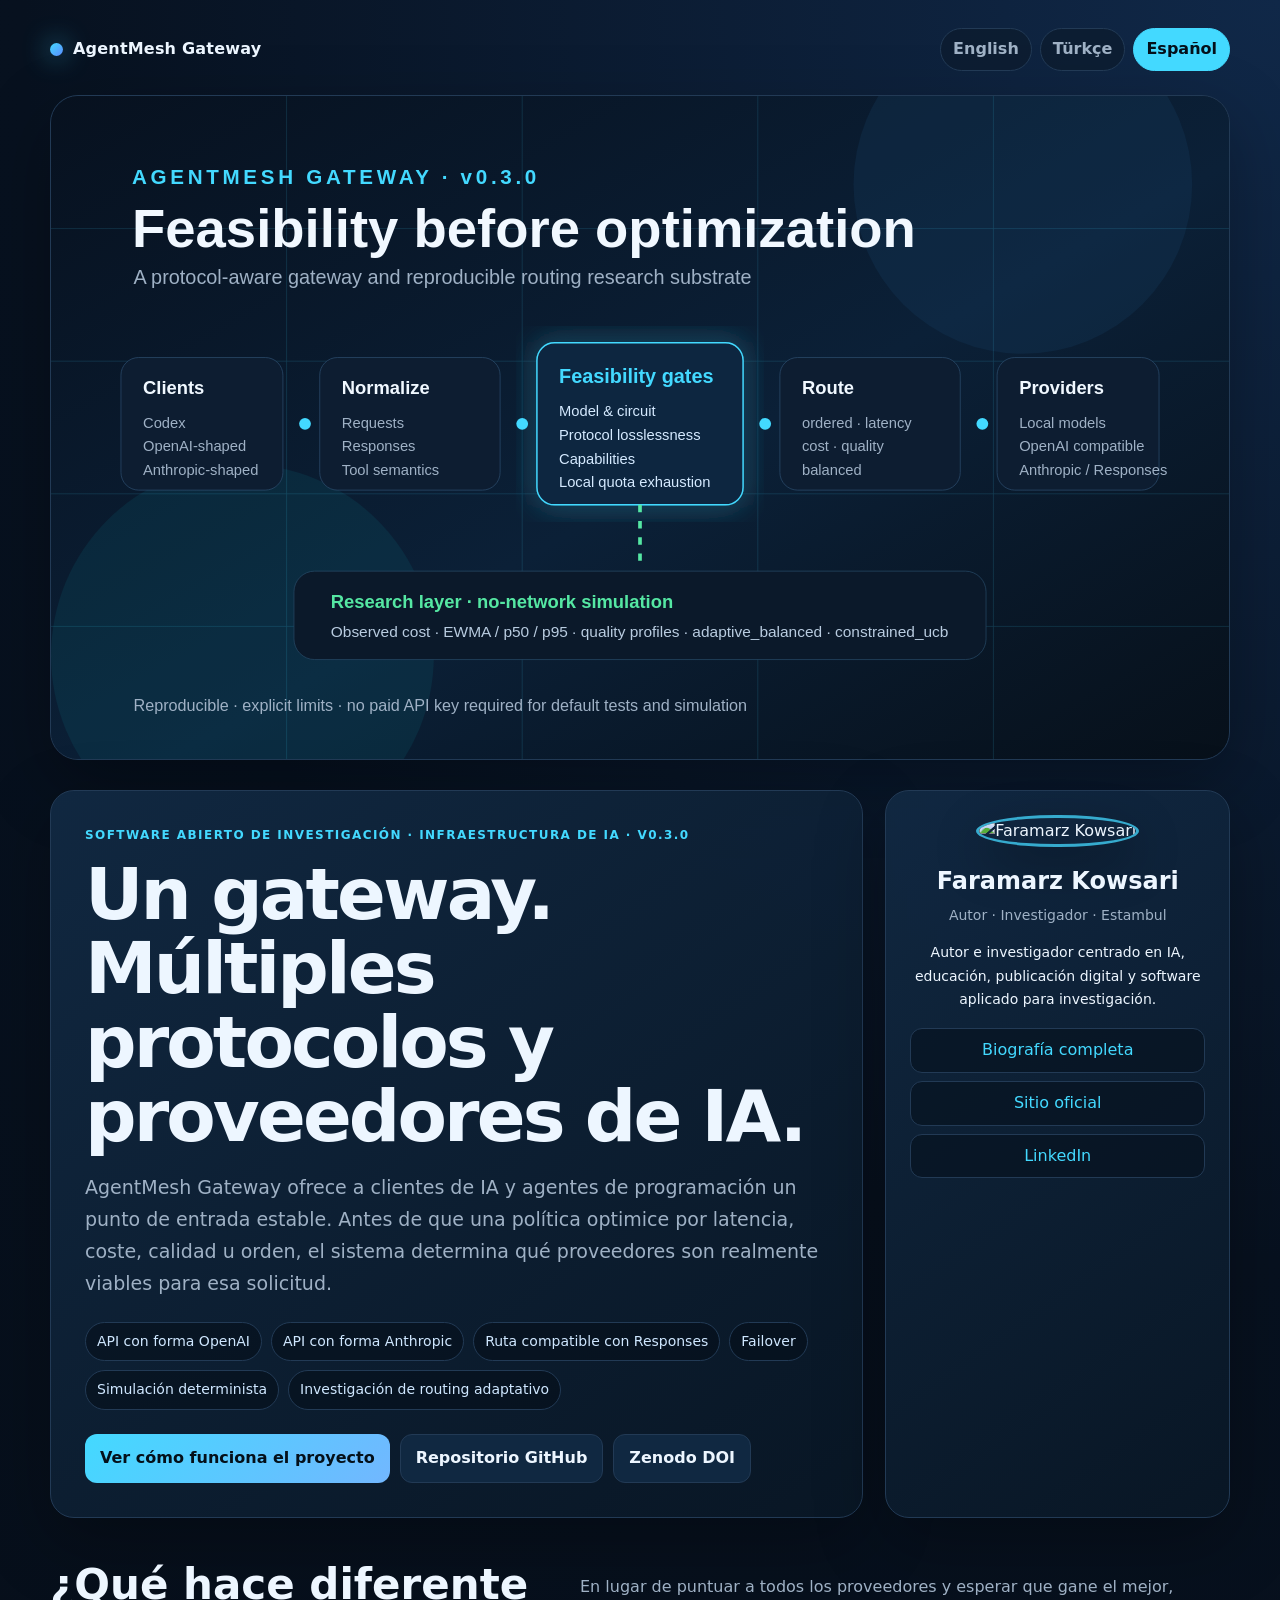
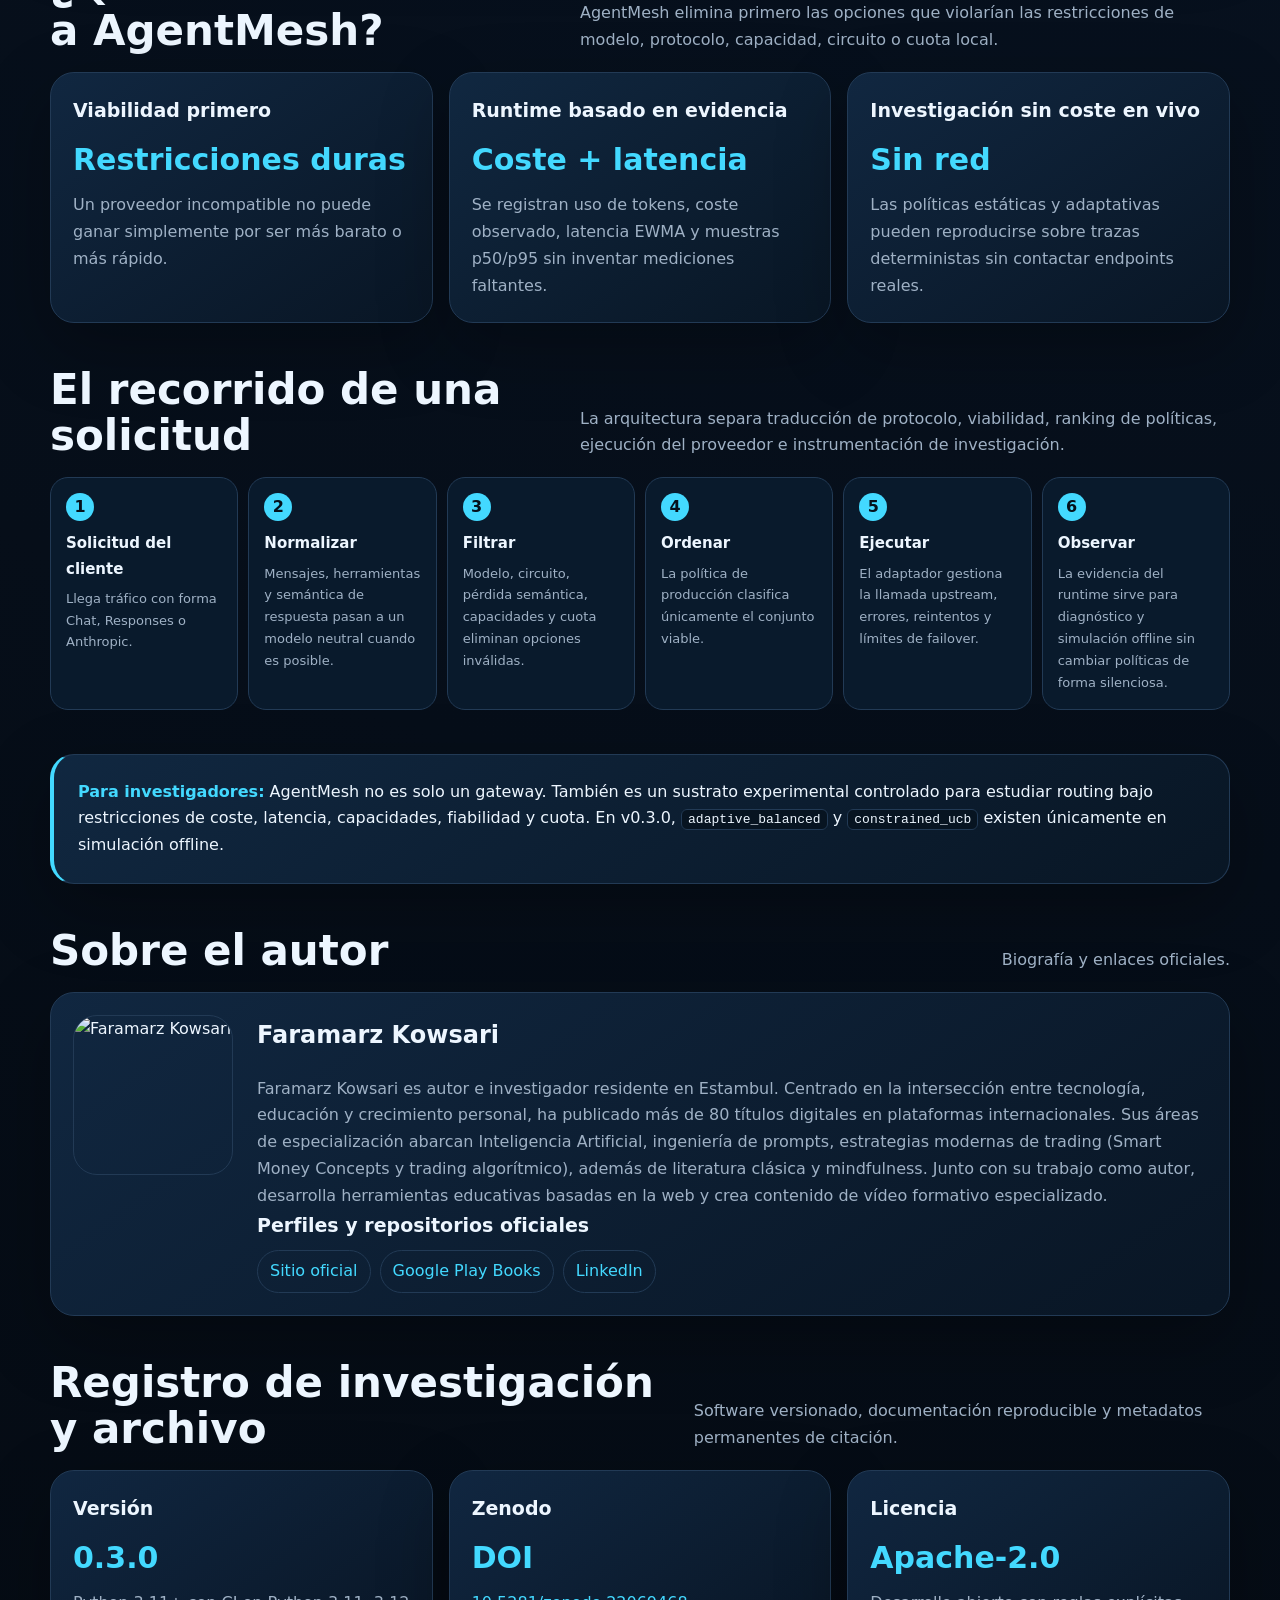
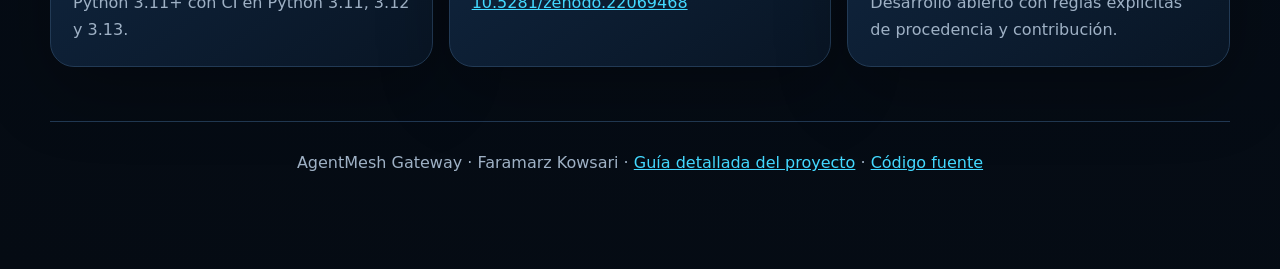
==== docs/es/index.html @ 13ed3dd5 "docs: add Spanish AgentMesh landing page" ====
<!doctype html><html lang="es"><head><meta charset="utf-8"><meta name="viewport" content="width=device-width,initial-scale=1"><title>AgentMesh Gateway | Gateway de IA sensible al protocolo e investigación de enrutamiento</title><meta name="description" content="AgentMesh Gateway es un gateway de IA con enrutamiento basado primero en viabilidad, failover, evidencia observada de coste y latencia, simulación determinista e investigación offline de políticas adaptativas."><meta name="author" content="Faramarz Kowsari"><meta name="robots" content="index,follow,max-image-preview:large"><link rel="canonical" href="https://faramarzkowsari.github.io/agentmesh-gateway/es/"><link rel="alternate" hreflang="en" href="https://faramarzkowsari.github.io/agentmesh-gateway/"><link rel="alternate" hreflang="tr" href="https://faramarzkowsari.github.io/agentmesh-gateway/tr/"><link rel="alternate" hreflang="es" href="https://faramarzkowsari.github.io/agentmesh-gateway/es/"><link rel="stylesheet" href="../assets/site.css"></head><body><main class="wrap"><div class="topbar"><div class="brand"><span class="brand-dot"></span>AgentMesh Gateway</div><nav class="lang"><a href="../">English</a><a href="../tr/">Türkçe</a><a class="active" href="./">Español</a></nav></div><div class="hero-image"><img src="../assets/agentmesh-hero.svg" alt="Resumen visual de la arquitectura de AgentMesh Gateway"></div><div class="hero-grid"><header class="hero"><div class="eyebrow">Software abierto de investigación · Infraestructura de IA · v0.3.0</div><h1>Un gateway. Múltiples protocolos y proveedores de IA.</h1><p class="lead">AgentMesh Gateway ofrece a clientes de IA y agentes de programación un punto de entrada estable. Antes de que una política optimice por latencia, coste, calidad u orden, el sistema determina qué proveedores son realmente viables para esa solicitud.</p><div class="tags"><span class="tag">API con forma OpenAI</span><span class="tag">API con forma Anthropic</span><span class="tag">Ruta compatible con Responses</span><span class="tag">Failover</span><span class="tag">Simulación determinista</span><span class="tag">Investigación de routing adaptativo</span></div><div class="actions"><a class="btn primary" href="project.html">Ver cómo funciona el proyecto</a><a class="btn" href="https://github.com/FaramarzKowsari/agentmesh-gateway">Repositorio GitHub</a><a class="btn" href="https://doi.org/10.5281/zenodo.22069468">Zenodo DOI</a></div></header><aside class="profile"><img src="https://avatars.githubusercontent.com/u/105053743?v=4&s=640" alt="Faramarz Kowsari"><h2>Faramarz Kowsari</h2><p class="role">Autor · Investigador · Estambul</p><p>Autor e investigador centrado en IA, educación, publicación digital y software aplicado para investigación.</p><div class="profile-links"><a href="#author">Biografía completa</a><a href="https://FaramarzKowsari.github.io">Sitio oficial</a><a href="https://www.linkedin.com/in/faramarzkowsari">LinkedIn</a></div></aside></div><section><div class="section-title"><h2>¿Qué hace diferente a AgentMesh?</h2><p>En lugar de puntuar a todos los proveedores y esperar que gane el mejor, AgentMesh elimina primero las opciones que violarían las restricciones de modelo, protocolo, capacidad, circuito o cuota local.</p></div><div class="grid"><div class="card"><h3>Viabilidad primero</h3><strong class="metric">Restricciones duras</strong><p>Un proveedor incompatible no puede ganar simplemente por ser más barato o más rápido.</p></div><div class="card"><h3>Runtime basado en evidencia</h3><strong class="metric">Coste + latencia</strong><p>Se registran uso de tokens, coste observado, latencia EWMA y muestras p50/p95 sin inventar mediciones faltantes.</p></div><div class="card"><h3>Investigación sin coste en vivo</h3><strong class="metric">Sin red</strong><p>Las políticas estáticas y adaptativas pueden reproducirse sobre trazas deterministas sin contactar endpoints reales.</p></div></div></section><section><div class="section-title"><h2>El recorrido de una solicitud</h2><p>La arquitectura separa traducción de protocolo, viabilidad, ranking de políticas, ejecución del proveedor e instrumentación de investigación.</p></div><div class="flow"><div class="step"><span class="n">1</span><h3>Solicitud del cliente</h3><p>Llega tráfico con forma Chat, Responses o Anthropic.</p></div><div class="step"><span class="n">2</span><h3>Normalizar</h3><p>Mensajes, herramientas y semántica de respuesta pasan a un modelo neutral cuando es posible.</p></div><div class="step"><span class="n">3</span><h3>Filtrar</h3><p>Modelo, circuito, pérdida semántica, capacidades y cuota eliminan opciones inválidas.</p></div><div class="step"><span class="n">4</span><h3>Ordenar</h3><p>La política de producción clasifica únicamente el conjunto viable.</p></div><div class="step"><span class="n">5</span><h3>Ejecutar</h3><p>El adaptador gestiona la llamada upstream, errores, reintentos y límites de failover.</p></div><div class="step"><span class="n">6</span><h3>Observar</h3><p>La evidencia del runtime sirve para diagnóstico y simulación offline sin cambiar políticas de forma silenciosa.</p></div></div></section><section><div class="callout"><strong>Para investigadores:</strong> AgentMesh no es solo un gateway. También es un sustrato experimental controlado para estudiar routing bajo restricciones de coste, latencia, capacidades, fiabilidad y cuota. En v0.3.0, <code>adaptive_balanced</code> y <code>constrained_ucb</code> existen únicamente en simulación offline.</div></section><section id="author"><div class="section-title"><h2>Sobre el autor</h2><p>Biografía y enlaces oficiales.</p></div><div class="card author"><img src="https://avatars.githubusercontent.com/u/105053743?v=4&s=640" alt="Faramarz Kowsari"><div><h2>Faramarz Kowsari</h2><p>Faramarz Kowsari es autor e investigador residente en Estambul. Centrado en la intersección entre tecnología, educación y crecimiento personal, ha publicado más de 80 títulos digitales en plataformas internacionales. Sus áreas de especialización abarcan Inteligencia Artificial, ingeniería de prompts, estrategias modernas de trading (Smart Money Concepts y trading algorítmico), además de literatura clásica y mindfulness. Junto con su trabajo como autor, desarrolla herramientas educativas basadas en la web y crea contenido de vídeo formativo especializado.</p><h3>Perfiles y repositorios oficiales</h3><div class="official"><a href="https://FaramarzKowsari.github.io">Sitio oficial</a><a href="https://play.google.com/store/search?q=Faramarz%20Kowsari&c=books">Google Play Books</a><a href="https://www.linkedin.com/in/faramarzkowsari">LinkedIn</a></div></div></div></section><section><div class="section-title"><h2>Registro de investigación y archivo</h2><p>Software versionado, documentación reproducible y metadatos permanentes de citación.</p></div><div class="grid"><div class="card"><h3>Versión</h3><strong class="metric">0.3.0</strong><p>Python 3.11+ con CI en Python 3.11, 3.12 y 3.13.</p></div><div class="card"><h3>Zenodo</h3><strong class="metric">DOI</strong><p><a href="https://doi.org/10.5281/zenodo.22069468">10.5281/zenodo.22069468</a></p></div><div class="card"><h3>Licencia</h3><strong class="metric">Apache-2.0</strong><p>Desarrollo abierto con reglas explícitas de procedencia y contribución.</p></div></div></section><footer class="footer">AgentMesh Gateway · Faramarz Kowsari · <a href="project.html">Guía detallada del proyecto</a> · <a href="https://github.com/FaramarzKowsari/agentmesh-gateway">Código fuente</a></footer></main></body></html>
---- docs/assets/site.css ----
:root{--bg:#07111f;--panel:#0d1d31;--panel2:#10263f;--line:#223a55;--text:#edf6ff;--muted:#9fb1c5;--cyan:#43d9ff;--blue:#5b8cff;--green:#55e7a3;--orange:#ffb45c;--shadow:0 24px 70px rgba(0,0,0,.28)}*{box-sizing:border-box}html{scroll-behavior:smooth}body{margin:0;background:radial-gradient(circle at top right,#102848 0,#07111f 34%,#050b13 100%);color:var(--text);font-family:Inter,ui-sans-serif,system-ui,-apple-system,BlinkMacSystemFont,"Segoe UI",sans-serif;line-height:1.68}a{color:var(--cyan)}img{max-width:100%}.wrap{width:min(1180px,calc(100% - 34px));margin:auto;padding:28px 0 64px}.topbar{display:flex;align-items:center;justify-content:space-between;gap:18px;margin-bottom:24px}.brand{display:flex;align-items:center;gap:10px;font-weight:850;letter-spacing:.2px}.brand-dot{width:13px;height:13px;border-radius:50%;background:linear-gradient(135deg,var(--cyan),var(--blue));box-shadow:0 0 26px rgba(67,217,255,.8)}.lang{display:flex;gap:8px;flex-wrap:wrap}.lang a{padding:7px 12px;border:1px solid var(--line);border-radius:999px;text-decoration:none;color:var(--muted);font-weight:700;background:rgba(12,27,45,.72)}.lang a.active{background:var(--cyan);color:#04101a;border-color:var(--cyan)}.hero-image{border:1px solid var(--line);border-radius:28px;overflow:hidden;background:var(--panel);box-shadow:var(--shadow);margin-bottom:30px}.hero-image img{display:block;width:100%;height:auto}.hero-grid{display:grid;grid-template-columns:minmax(0,1.7fr) minmax(280px,.72fr);gap:22px;align-items:stretch}.hero,.profile,.card,.doc-card,.faq details,.callout{border:1px solid var(--line);background:linear-gradient(145deg,rgba(17,40,66,.96),rgba(9,22,37,.96));border-radius:24px;box-shadow:var(--shadow)}.hero{padding:34px}.eyebrow{color:var(--cyan);font-weight:850;text-transform:uppercase;letter-spacing:.12em;font-size:12px}.hero h1{font-size:clamp(38px,6vw,72px);line-height:1.03;margin:12px 0 18px;letter-spacing:-.04em}.hero .lead{font-size:19px;color:var(--muted);max-width:820px}.tags{display:flex;gap:9px;flex-wrap:wrap;margin:22px 0}.tag{border:1px solid var(--line);border-radius:999px;padding:7px 11px;color:#cfe7ff;background:rgba(5,14,24,.56);font-size:14px}.actions{display:flex;flex-wrap:wrap;gap:10px;margin-top:24px}.btn{display:inline-flex;align-items:center;justify-content:center;padding:10px 15px;border-radius:12px;text-decoration:none;font-weight:800;border:1px solid var(--line);background:#102841;color:var(--text)}.btn.primary{background:linear-gradient(135deg,var(--cyan),#72b7ff);color:#04101a;border:0}.btn.secondary{background:rgba(8,20,34,.75)}.profile{padding:24px;text-align:center}.profile img{width:152px;height:152px;border-radius:50%;object-fit:cover;border:3px solid rgba(67,217,255,.75);box-shadow:0 16px 50px rgba(0,0,0,.32)}.profile h2{margin:14px 0 2px;font-size:24px}.profile .role{color:var(--muted);margin:0 0 14px}.profile p{font-size:14px}.profile-links{display:grid;gap:8px;margin-top:16px}.profile-links a{text-decoration:none;border:1px solid var(--line);border-radius:12px;padding:8px;background:rgba(6,17,29,.62)}section{margin-top:44px}.section-title{display:flex;align-items:end;justify-content:space-between;gap:20px;margin-bottom:18px}.section-title h2{font-size:clamp(28px,4vw,42px);line-height:1.1;margin:0}.section-title p{color:var(--muted);max-width:650px;margin:0}.grid{display:grid;grid-template-columns:repeat(3,1fr);gap:16px}.card{padding:22px}.card h3{margin:0 0 8px;font-size:19px}.card strong.metric{display:block;font-size:30px;color:var(--cyan);margin:7px 0}.card p{margin:0;color:var(--muted)}.flow{display:grid;grid-template-columns:repeat(6,1fr);gap:10px}.flow .step{min-height:128px;padding:15px;border:1px solid var(--line);border-radius:18px;background:rgba(10,29,48,.84)}.flow .n{display:inline-flex;width:28px;height:28px;border-radius:50%;align-items:center;justify-content:center;background:var(--cyan);color:#05111b;font-weight:900}.flow h3{font-size:15px;margin:10px 0 6px}.flow p{font-size:13px;color:var(--muted);margin:0}.callout{padding:24px;border-left:4px solid var(--cyan)}.callout strong{color:var(--cyan)}.author{display:grid;grid-template-columns:160px 1fr;gap:24px;align-items:start}.author img{width:160px;height:160px;border-radius:24px;object-fit:cover;border:1px solid var(--line)}.author h2{margin-top:0}.author p{color:var(--muted)}.official{display:flex;flex-wrap:wrap;gap:9px}.official a{border:1px solid var(--line);border-radius:999px;padding:7px 12px;text-decoration:none}.footer{margin-top:54px;padding:28px 0;border-top:1px solid var(--line);color:var(--muted);text-align:center}.doc-header{padding:34px;border:1px solid var(--line);border-radius:28px;background:linear-gradient(145deg,rgba(17,40,66,.97),rgba(8,19,33,.97));box-shadow:var(--shadow)}.doc-header h1{font-size:clamp(36px,6vw,64px);line-height:1.06;margin:10px 0}.doc-header p{font-size:19px;color:var(--muted);max-width:900px}.doc-layout{display:grid;grid-template-columns:250px minmax(0,1fr);gap:26px;margin-top:28px}.toc{position:sticky;top:18px;align-self:start;border:1px solid var(--line);border-radius:20px;padding:18px;background:rgba(9,23,39,.94)}.toc strong{display:block;margin-bottom:8px}.toc a{display:block;padding:6px 0;color:var(--muted);text-decoration:none;font-size:14px}.toc a:hover{color:var(--cyan)}.doc article{min-width:0}.doc-card{padding:26px;margin-bottom:18px}.doc-card h2{font-size:28px;margin-top:0}.doc-card h3{margin-bottom:6px}.doc-card p,.doc-card li{color:#c8d5e3}.doc-card table{width:100%;border-collapse:collapse;margin-top:15px}.doc-card th,.doc-card td{padding:12px;border:1px solid var(--line);text-align:left;vertical-align:top}.doc-card th{background:rgba(67,217,255,.08)}code{background:#071421;border:1px solid var(--line);padding:2px 6px;border-radius:6px}.code{overflow:auto;background:#050c14;border:1px solid var(--line);border-radius:16px;padding:16px;color:#d8ecff}.faq details{padding:18px 20px;margin-bottom:10px}.faq summary{cursor:pointer;font-weight:800}.faq details p{color:var(--muted)}.badge-row{display:flex;flex-wrap:wrap;gap:8px}.badge{display:inline-flex;padding:7px 10px;border-radius:10px;background:rgba(67,217,255,.08);border:1px solid rgba(67,217,255,.28);color:#c6f4ff;font-size:13px}.muted{color:var(--muted)}@media(max-width:980px){.hero-grid,.doc-layout{grid-template-columns:1fr}.toc{position:relative;top:0}.flow{grid-template-columns:repeat(3,1fr)}.grid{grid-template-columns:1fr 1fr}}@media(max-width:680px){.wrap{width:min(100% - 22px,1180px);padding-top:16px}.topbar{align-items:flex-start;flex-direction:column}.hero{padding:24px}.profile{padding:20px}.grid,.flow,.author{grid-template-columns:1fr}.author img{width:120px;height:120px}.section-title{align-items:flex-start;flex-direction:column}.doc-header{padding:24px}.doc-card{padding:20px}}
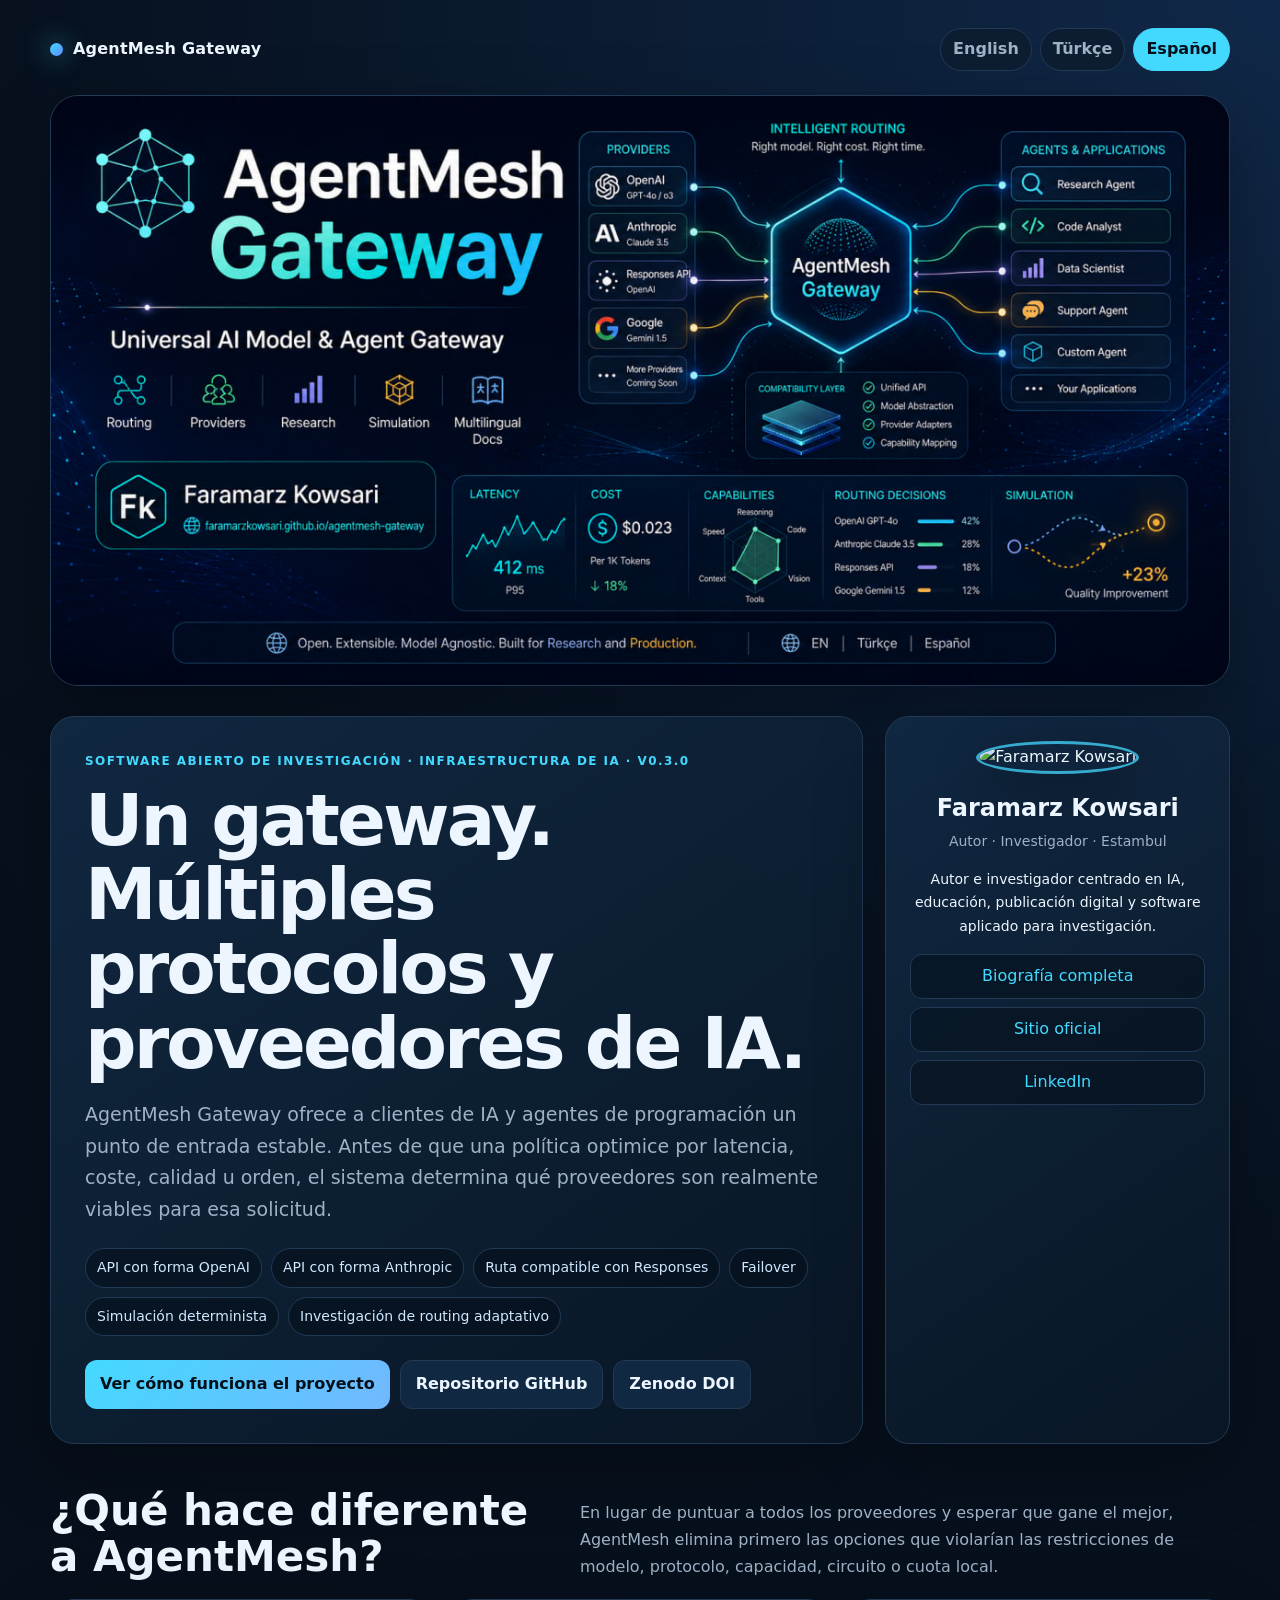
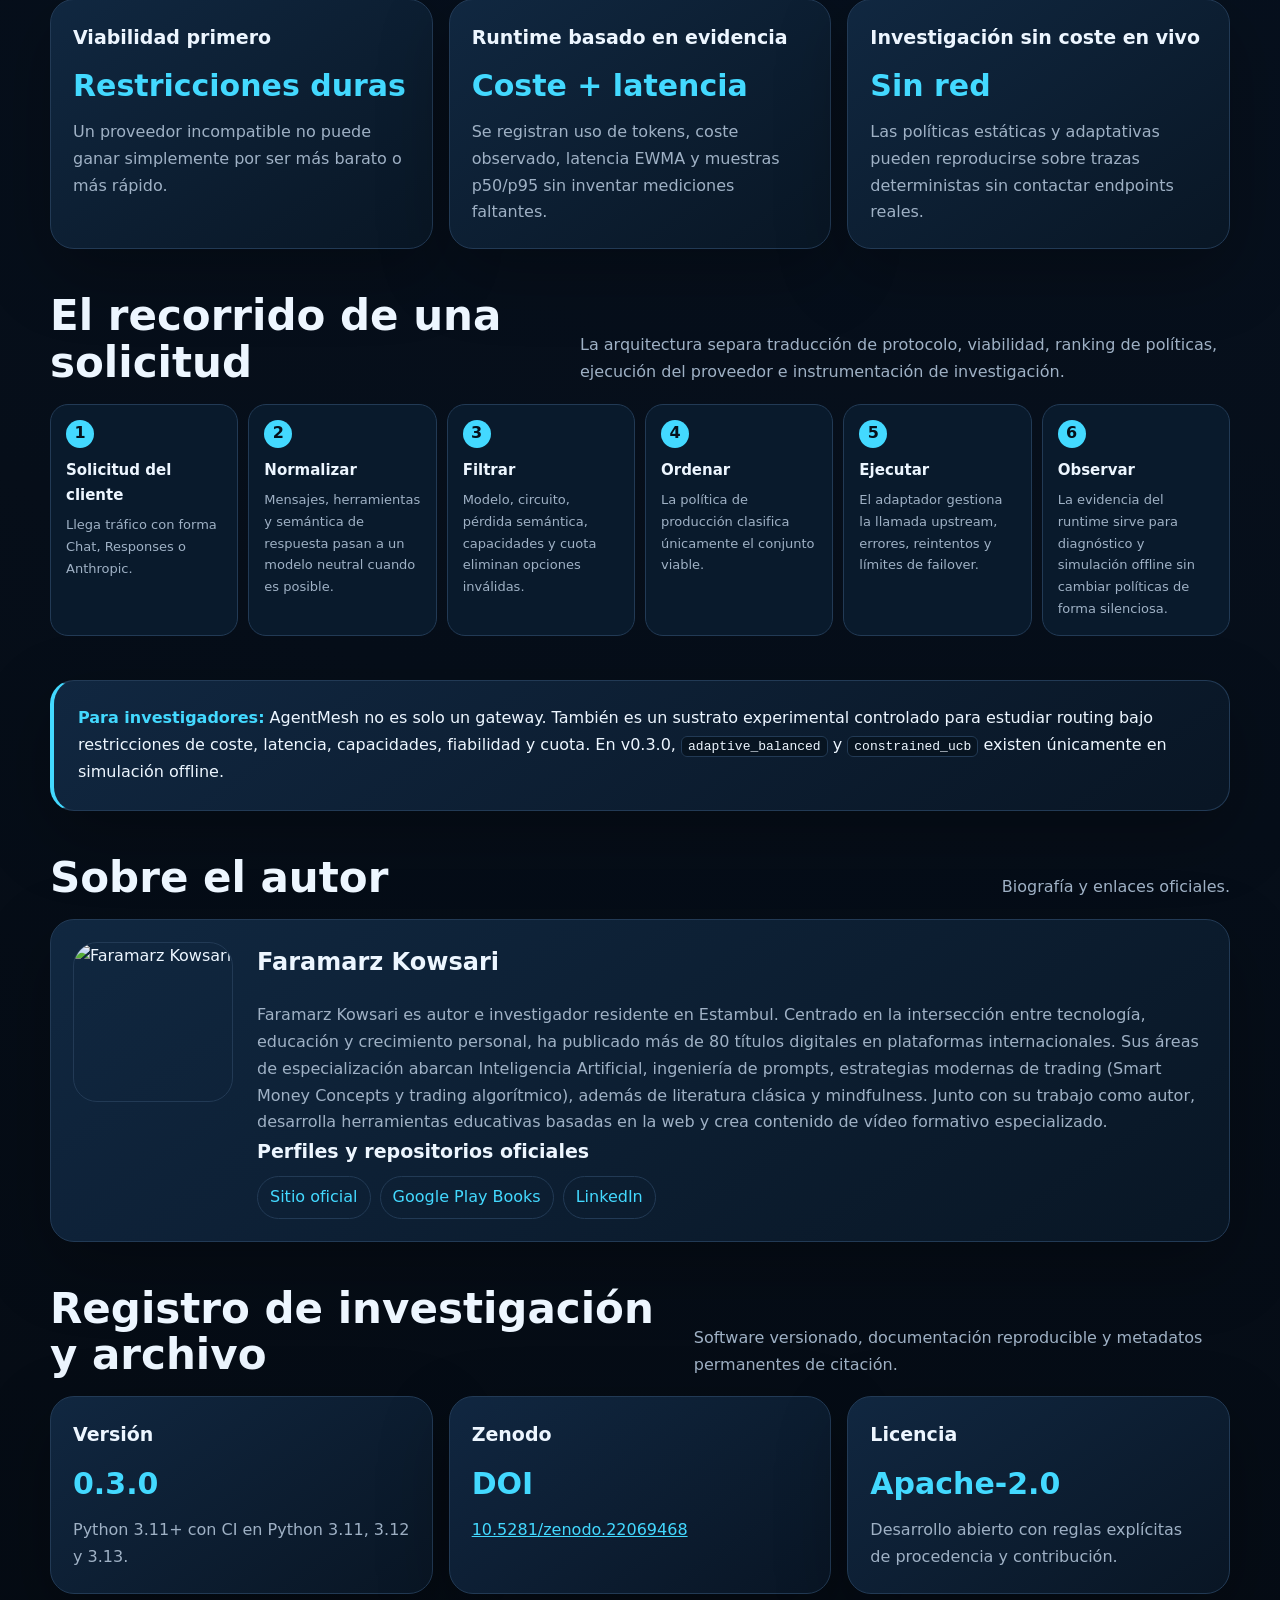
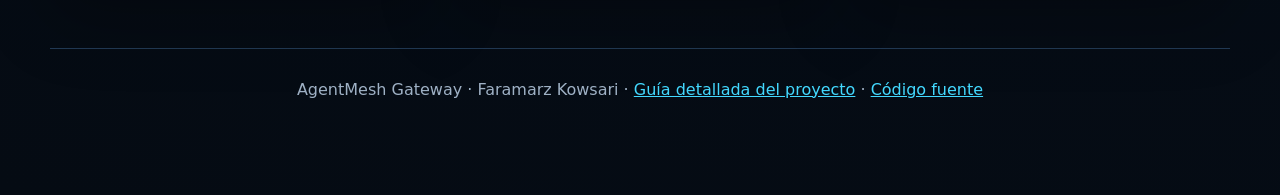
==== commit 52c9e530: "docs: integrate social preview and repair DOI badge" ====
--- a/docs/es/index.html
+++ b/docs/es/index.html
@@ -1 +1 @@
-<!doctype html><html lang="es"><head><meta charset="utf-8"><meta name="viewport" content="width=device-width,initial-scale=1"><title>AgentMesh Gateway | Gateway de IA sensible al protocolo e investigación de enrutamiento</title><meta name="description" content="AgentMesh Gateway es un gateway de IA con enrutamiento basado primero en viabilidad, failover, evidencia observada de coste y latencia, simulación determinista e investigación offline de políticas adaptativas."><meta name="author" content="Faramarz Kowsari"><meta name="robots" content="index,follow,max-image-preview:large"><link rel="canonical" href="https://faramarzkowsari.github.io/agentmesh-gateway/es/"><link rel="alternate" hreflang="en" href="https://faramarzkowsari.github.io/agentmesh-gateway/"><link rel="alternate" hreflang="tr" href="https://faramarzkowsari.github.io/agentmesh-gateway/tr/"><link rel="alternate" hreflang="es" href="https://faramarzkowsari.github.io/agentmesh-gateway/es/"><link rel="stylesheet" href="../assets/site.css"></head><body><main class="wrap"><div class="topbar"><div class="brand"><span class="brand-dot"></span>AgentMesh Gateway</div><nav class="lang"><a href="../">English</a><a href="../tr/">Türkçe</a><a class="active" href="./">Español</a></nav></div><div class="hero-image"><img src="../assets/agentmesh-hero.svg" alt="Resumen visual de la arquitectura de AgentMesh Gateway"></div><div class="hero-grid"><header class="hero"><div class="eyebrow">Software abierto de investigación · Infraestructura de IA · v0.3.0</div><h1>Un gateway. Múltiples protocolos y proveedores de IA.</h1><p class="lead">AgentMesh Gateway ofrece a clientes de IA y agentes de programación un punto de entrada estable. Antes de que una política optimice por latencia, coste, calidad u orden, el sistema determina qué proveedores son realmente viables para esa solicitud.</p><div class="tags"><span class="tag">API con forma OpenAI</span><span class="tag">API con forma Anthropic</span><span class="tag">Ruta compatible con Responses</span><span class="tag">Failover</span><span class="tag">Simulación determinista</span><span class="tag">Investigación de routing adaptativo</span></div><div class="actions"><a class="btn primary" href="project.html">Ver cómo funciona el proyecto</a><a class="btn" href="https://github.com/FaramarzKowsari/agentmesh-gateway">Repositorio GitHub</a><a class="btn" href="https://doi.org/10.5281/zenodo.22069468">Zenodo DOI</a></div></header><aside class="profile"><img src="https://avatars.githubusercontent.com/u/105053743?v=4&s=640" alt="Faramarz Kowsari"><h2>Faramarz Kowsari</h2><p class="role">Autor · Investigador · Estambul</p><p>Autor e investigador centrado en IA, educación, publicación digital y software aplicado para investigación.</p><div class="profile-links"><a href="#author">Biografía completa</a><a href="https://FaramarzKowsari.github.io">Sitio oficial</a><a href="https://www.linkedin.com/in/faramarzkowsari">LinkedIn</a></div></aside></div><section><div class="section-title"><h2>¿Qué hace diferente a AgentMesh?</h2><p>En lugar de puntuar a todos los proveedores y esperar que gane el mejor, AgentMesh elimina primero las opciones que violarían las restricciones de modelo, protocolo, capacidad, circuito o cuota local.</p></div><div class="grid"><div class="card"><h3>Viabilidad primero</h3><strong class="metric">Restricciones duras</strong><p>Un proveedor incompatible no puede ganar simplemente por ser más barato o más rápido.</p></div><div class="card"><h3>Runtime basado en evidencia</h3><strong class="metric">Coste + latencia</strong><p>Se registran uso de tokens, coste observado, latencia EWMA y muestras p50/p95 sin inventar mediciones faltantes.</p></div><div class="card"><h3>Investigación sin coste en vivo</h3><strong class="metric">Sin red</strong><p>Las políticas estáticas y adaptativas pueden reproducirse sobre trazas deterministas sin contactar endpoints reales.</p></div></div></section><section><div class="section-title"><h2>El recorrido de una solicitud</h2><p>La arquitectura separa traducción de protocolo, viabilidad, ranking de políticas, ejecución del proveedor e instrumentación de investigación.</p></div><div class="flow"><div class="step"><span class="n">1</span><h3>Solicitud del cliente</h3><p>Llega tráfico con forma Chat, Responses o Anthropic.</p></div><div class="step"><span class="n">2</span><h3>Normalizar</h3><p>Mensajes, herramientas y semántica de respuesta pasan a un modelo neutral cuando es posible.</p></div><div class="step"><span class="n">3</span><h3>Filtrar</h3><p>Modelo, circuito, pérdida semántica, capacidades y cuota eliminan opciones inválidas.</p></div><div class="step"><span class="n">4</span><h3>Ordenar</h3><p>La política de producción clasifica únicamente el conjunto viable.</p></div><div class="step"><span class="n">5</span><h3>Ejecutar</h3><p>El adaptador gestiona la llamada upstream, errores, reintentos y límites de failover.</p></div><div class="step"><span class="n">6</span><h3>Observar</h3><p>La evidencia del runtime sirve para diagnóstico y simulación offline sin cambiar políticas de forma silenciosa.</p></div></div></section><section><div class="callout"><strong>Para investigadores:</strong> AgentMesh no es solo un gateway. También es un sustrato experimental controlado para estudiar routing bajo restricciones de coste, latencia, capacidades, fiabilidad y cuota. En v0.3.0, <code>adaptive_balanced</code> y <code>constrained_ucb</code> existen únicamente en simulación offline.</div></section><section id="author"><div class="section-title"><h2>Sobre el autor</h2><p>Biografía y enlaces oficiales.</p></div><div class="card author"><img src="https://avatars.githubusercontent.com/u/105053743?v=4&s=640" alt="Faramarz Kowsari"><div><h2>Faramarz Kowsari</h2><p>Faramarz Kowsari es autor e investigador residente en Estambul. Centrado en la intersección entre tecnología, educación y crecimiento personal, ha publicado más de 80 títulos digitales en plataformas internacionales. Sus áreas de especialización abarcan Inteligencia Artificial, ingeniería de prompts, estrategias modernas de trading (Smart Money Concepts y trading algorítmico), además de literatura clásica y mindfulness. Junto con su trabajo como autor, desarrolla herramientas educativas basadas en la web y crea contenido de vídeo formativo especializado.</p><h3>Perfiles y repositorios oficiales</h3><div class="official"><a href="https://FaramarzKowsari.github.io">Sitio oficial</a><a href="https://play.google.com/store/search?q=Faramarz%20Kowsari&c=books">Google Play Books</a><a href="https://www.linkedin.com/in/faramarzkowsari">LinkedIn</a></div></div></div></section><section><div class="section-title"><h2>Registro de investigación y archivo</h2><p>Software versionado, documentación reproducible y metadatos permanentes de citación.</p></div><div class="grid"><div class="card"><h3>Versión</h3><strong class="metric">0.3.0</strong><p>Python 3.11+ con CI en Python 3.11, 3.12 y 3.13.</p></div><div class="card"><h3>Zenodo</h3><strong class="metric">DOI</strong><p><a href="https://doi.org/10.5281/zenodo.22069468">10.5281/zenodo.22069468</a></p></div><div class="card"><h3>Licencia</h3><strong class="metric">Apache-2.0</strong><p>Desarrollo abierto con reglas explícitas de procedencia y contribución.</p></div></div></section><footer class="footer">AgentMesh Gateway · Faramarz Kowsari · <a href="project.html">Guía detallada del proyecto</a> · <a href="https://github.com/FaramarzKowsari/agentmesh-gateway">Código fuente</a></footer></main></body></html>+<!doctype html><html lang="es"><head><meta charset="utf-8"><meta name="viewport" content="width=device-width,initial-scale=1"><title>AgentMesh Gateway | Gateway de IA sensible al protocolo e investigación de enrutamiento</title><meta name="description" content="AgentMesh Gateway es un gateway de IA con enrutamiento basado primero en viabilidad, failover, evidencia observada de coste y latencia, simulación determinista e investigación offline de políticas adaptativas."><meta name="author" content="Faramarz Kowsari"><meta name="robots" content="index,follow,max-image-preview:large"><meta property="og:type" content="website"><meta property="og:locale" content="es_ES"><meta property="og:title" content="AgentMesh Gateway | Gateway de IA sensible al protocolo e investigación de enrutamiento"><meta property="og:description" content="Gateway de IA con viabilidad primero y plataforma reproducible para investigación de enrutamiento."><meta property="og:image" content="https://faramarzkowsari.github.io/agentmesh-gateway/social-preview.jpg"><meta property="og:image:secure_url" content="https://faramarzkowsari.github.io/agentmesh-gateway/social-preview.jpg"><meta property="og:image:type" content="image/jpeg"><meta property="og:image:alt" content="AgentMesh Gateway — Faramarz Kowsari"><meta name="twitter:card" content="summary_large_image"><meta name="twitter:title" content="AgentMesh Gateway | Gateway de IA sensible al protocolo e investigación de enrutamiento"><meta name="twitter:description" content="Gateway de IA con viabilidad primero y plataforma reproducible para investigación de enrutamiento."><meta name="twitter:image" content="https://faramarzkowsari.github.io/agentmesh-gateway/social-preview.jpg"><link rel="canonical" href="https://faramarzkowsari.github.io/agentmesh-gateway/es/"><link rel="alternate" hreflang="en" href="https://faramarzkowsari.github.io/agentmesh-gateway/"><link rel="alternate" hreflang="tr" href="https://faramarzkowsari.github.io/agentmesh-gateway/tr/"><link rel="alternate" hreflang="es" href="https://faramarzkowsari.github.io/agentmesh-gateway/es/"><link rel="stylesheet" href="../assets/site.css"></head><body><main class="wrap"><div class="topbar"><div class="brand"><span class="brand-dot"></span>AgentMesh Gateway</div><nav class="lang"><a href="../">English</a><a href="../tr/">Türkçe</a><a class="active" href="./">Español</a></nav></div><div class="hero-image"><img src="../social-preview.jpg" alt="Vista previa social de AgentMesh Gateway por Faramarz Kowsari"></div><div class="hero-grid"><header class="hero"><div class="eyebrow">Software abierto de investigación · Infraestructura de IA · v0.3.0</div><h1>Un gateway. Múltiples protocolos y proveedores de IA.</h1><p class="lead">AgentMesh Gateway ofrece a clientes de IA y agentes de programación un punto de entrada estable. Antes de que una política optimice por latencia, coste, calidad u orden, el sistema determina qué proveedores son realmente viables para esa solicitud.</p><div class="tags"><span class="tag">API con forma OpenAI</span><span class="tag">API con forma Anthropic</span><span class="tag">Ruta compatible con Responses</span><span class="tag">Failover</span><span class="tag">Simulación determinista</span><span class="tag">Investigación de routing adaptativo</span></div><div class="actions"><a class="btn primary" href="project.html">Ver cómo funciona el proyecto</a><a class="btn" href="https://github.com/FaramarzKowsari/agentmesh-gateway">Repositorio GitHub</a><a class="btn" href="https://doi.org/10.5281/zenodo.22069468">Zenodo DOI</a></div></header><aside class="profile"><img src="https://avatars.githubusercontent.com/u/105053743?v=4&s=640" alt="Faramarz Kowsari"><h2>Faramarz Kowsari</h2><p class="role">Autor · Investigador · Estambul</p><p>Autor e investigador centrado en IA, educación, publicación digital y software aplicado para investigación.</p><div class="profile-links"><a href="#author">Biografía completa</a><a href="https://FaramarzKowsari.github.io">Sitio oficial</a><a href="https://www.linkedin.com/in/faramarzkowsari">LinkedIn</a></div></aside></div><section><div class="section-title"><h2>¿Qué hace diferente a AgentMesh?</h2><p>En lugar de puntuar a todos los proveedores y esperar que gane el mejor, AgentMesh elimina primero las opciones que violarían las restricciones de modelo, protocolo, capacidad, circuito o cuota local.</p></div><div class="grid"><div class="card"><h3>Viabilidad primero</h3><strong class="metric">Restricciones duras</strong><p>Un proveedor incompatible no puede ganar simplemente por ser más barato o más rápido.</p></div><div class="card"><h3>Runtime basado en evidencia</h3><strong class="metric">Coste + latencia</strong><p>Se registran uso de tokens, coste observado, latencia EWMA y muestras p50/p95 sin inventar mediciones faltantes.</p></div><div class="card"><h3>Investigación sin coste en vivo</h3><strong class="metric">Sin red</strong><p>Las políticas estáticas y adaptativas pueden reproducirse sobre trazas deterministas sin contactar endpoints reales.</p></div></div></section><section><div class="section-title"><h2>El recorrido de una solicitud</h2><p>La arquitectura separa traducción de protocolo, viabilidad, ranking de políticas, ejecución del proveedor e instrumentación de investigación.</p></div><div class="flow"><div class="step"><span class="n">1</span><h3>Solicitud del cliente</h3><p>Llega tráfico con forma Chat, Responses o Anthropic.</p></div><div class="step"><span class="n">2</span><h3>Normalizar</h3><p>Mensajes, herramientas y semántica de respuesta pasan a un modelo neutral cuando es posible.</p></div><div class="step"><span class="n">3</span><h3>Filtrar</h3><p>Modelo, circuito, pérdida semántica, capacidades y cuota eliminan opciones inválidas.</p></div><div class="step"><span class="n">4</span><h3>Ordenar</h3><p>La política de producción clasifica únicamente el conjunto viable.</p></div><div class="step"><span class="n">5</span><h3>Ejecutar</h3><p>El adaptador gestiona la llamada upstream, errores, reintentos y límites de failover.</p></div><div class="step"><span class="n">6</span><h3>Observar</h3><p>La evidencia del runtime sirve para diagnóstico y simulación offline sin cambiar políticas de forma silenciosa.</p></div></div></section><section><div class="callout"><strong>Para investigadores:</strong> AgentMesh no es solo un gateway. También es un sustrato experimental controlado para estudiar routing bajo restricciones de coste, latencia, capacidades, fiabilidad y cuota. En v0.3.0, <code>adaptive_balanced</code> y <code>constrained_ucb</code> existen únicamente en simulación offline.</div></section><section id="author"><div class="section-title"><h2>Sobre el autor</h2><p>Biografía y enlaces oficiales.</p></div><div class="card author"><img src="https://avatars.githubusercontent.com/u/105053743?v=4&s=640" alt="Faramarz Kowsari"><div><h2>Faramarz Kowsari</h2><p>Faramarz Kowsari es autor e investigador residente en Estambul. Centrado en la intersección entre tecnología, educación y crecimiento personal, ha publicado más de 80 títulos digitales en plataformas internacionales. Sus áreas de especialización abarcan Inteligencia Artificial, ingeniería de prompts, estrategias modernas de trading (Smart Money Concepts y trading algorítmico), además de literatura clásica y mindfulness. Junto con su trabajo como autor, desarrolla herramientas educativas basadas en la web y crea contenido de vídeo formativo especializado.</p><h3>Perfiles y repositorios oficiales</h3><div class="official"><a href="https://FaramarzKowsari.github.io">Sitio oficial</a><a href="https://play.google.com/store/search?q=Faramarz%20Kowsari&c=books">Google Play Books</a><a href="https://www.linkedin.com/in/faramarzkowsari">LinkedIn</a></div></div></div></section><section><div class="section-title"><h2>Registro de investigación y archivo</h2><p>Software versionado, documentación reproducible y metadatos permanentes de citación.</p></div><div class="grid"><div class="card"><h3>Versión</h3><strong class="metric">0.3.0</strong><p>Python 3.11+ con CI en Python 3.11, 3.12 y 3.13.</p></div><div class="card"><h3>Zenodo</h3><strong class="metric">DOI</strong><p><a href="https://doi.org/10.5281/zenodo.22069468">10.5281/zenodo.22069468</a></p></div><div class="card"><h3>Licencia</h3><strong class="metric">Apache-2.0</strong><p>Desarrollo abierto con reglas explícitas de procedencia y contribución.</p></div></div></section><footer class="footer">AgentMesh Gateway · Faramarz Kowsari · <a href="project.html">Guía detallada del proyecto</a> · <a href="https://github.com/FaramarzKowsari/agentmesh-gateway">Código fuente</a></footer></main></body></html>
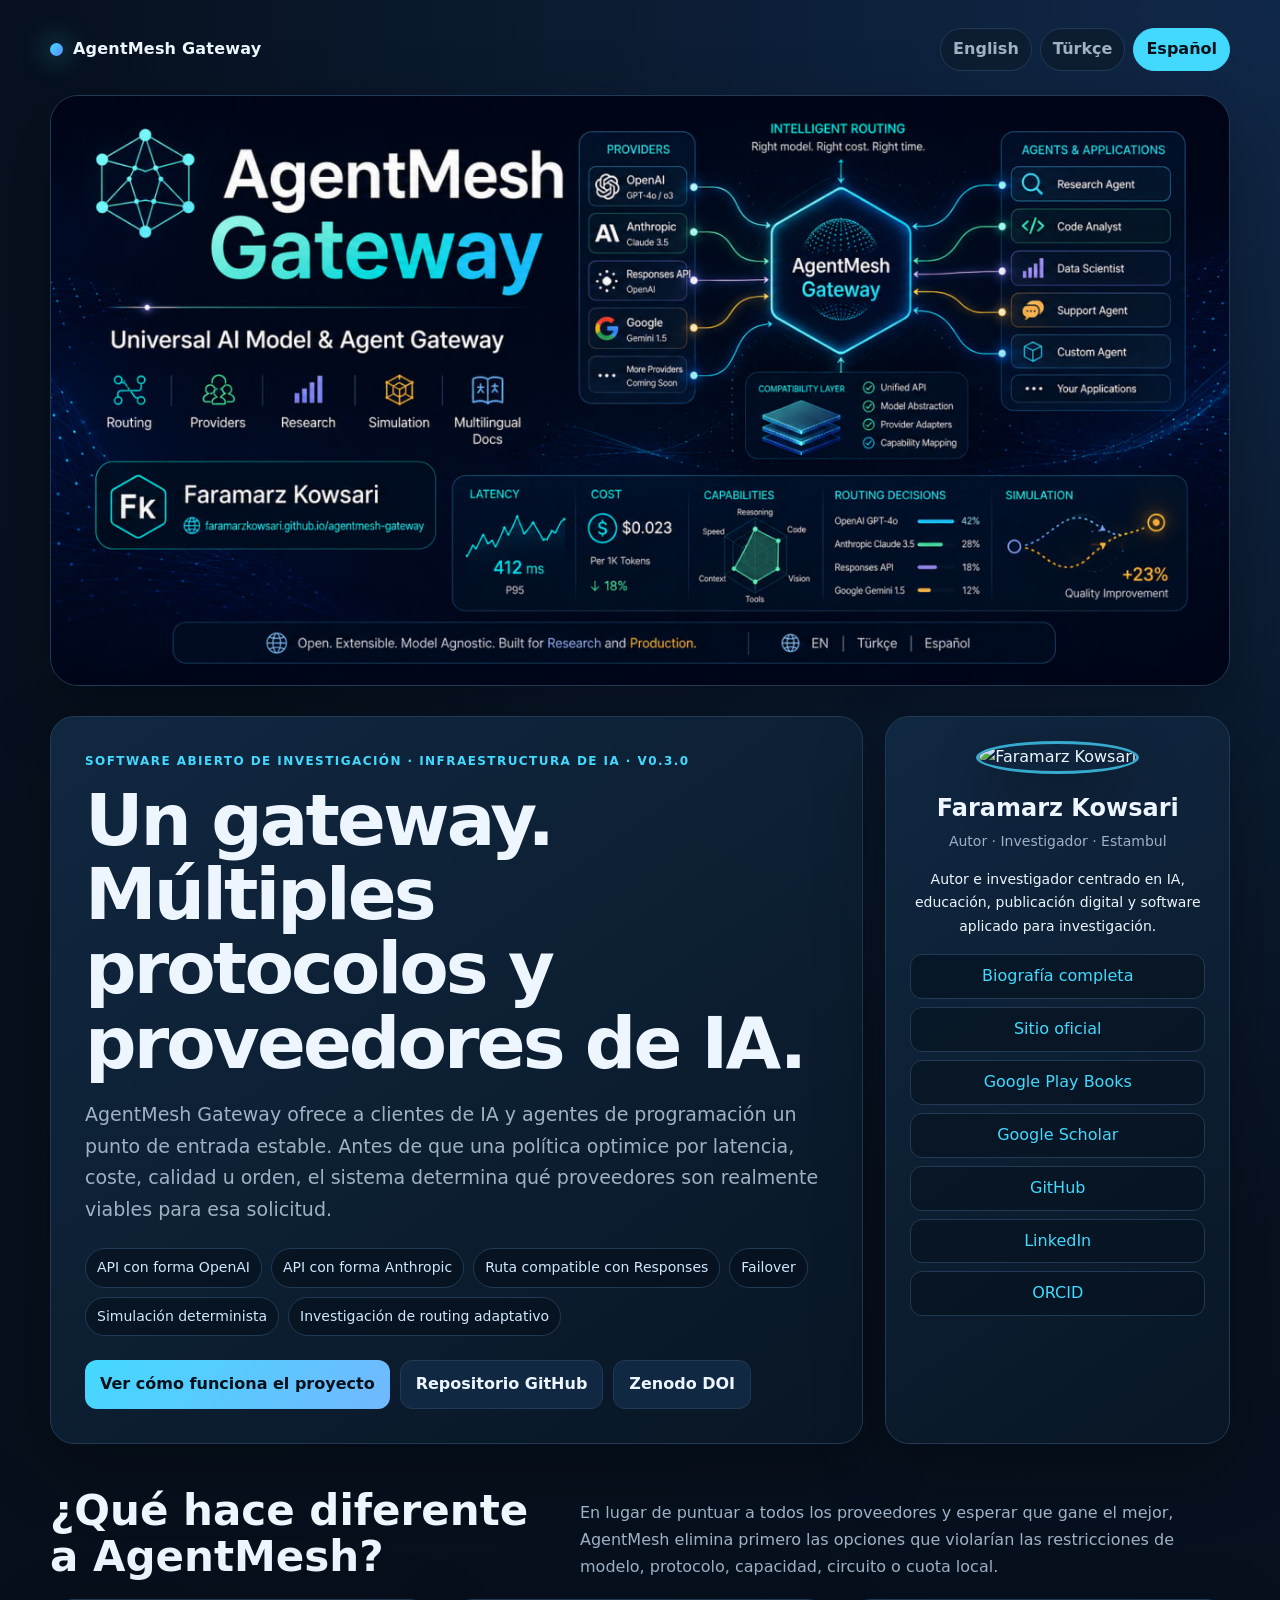
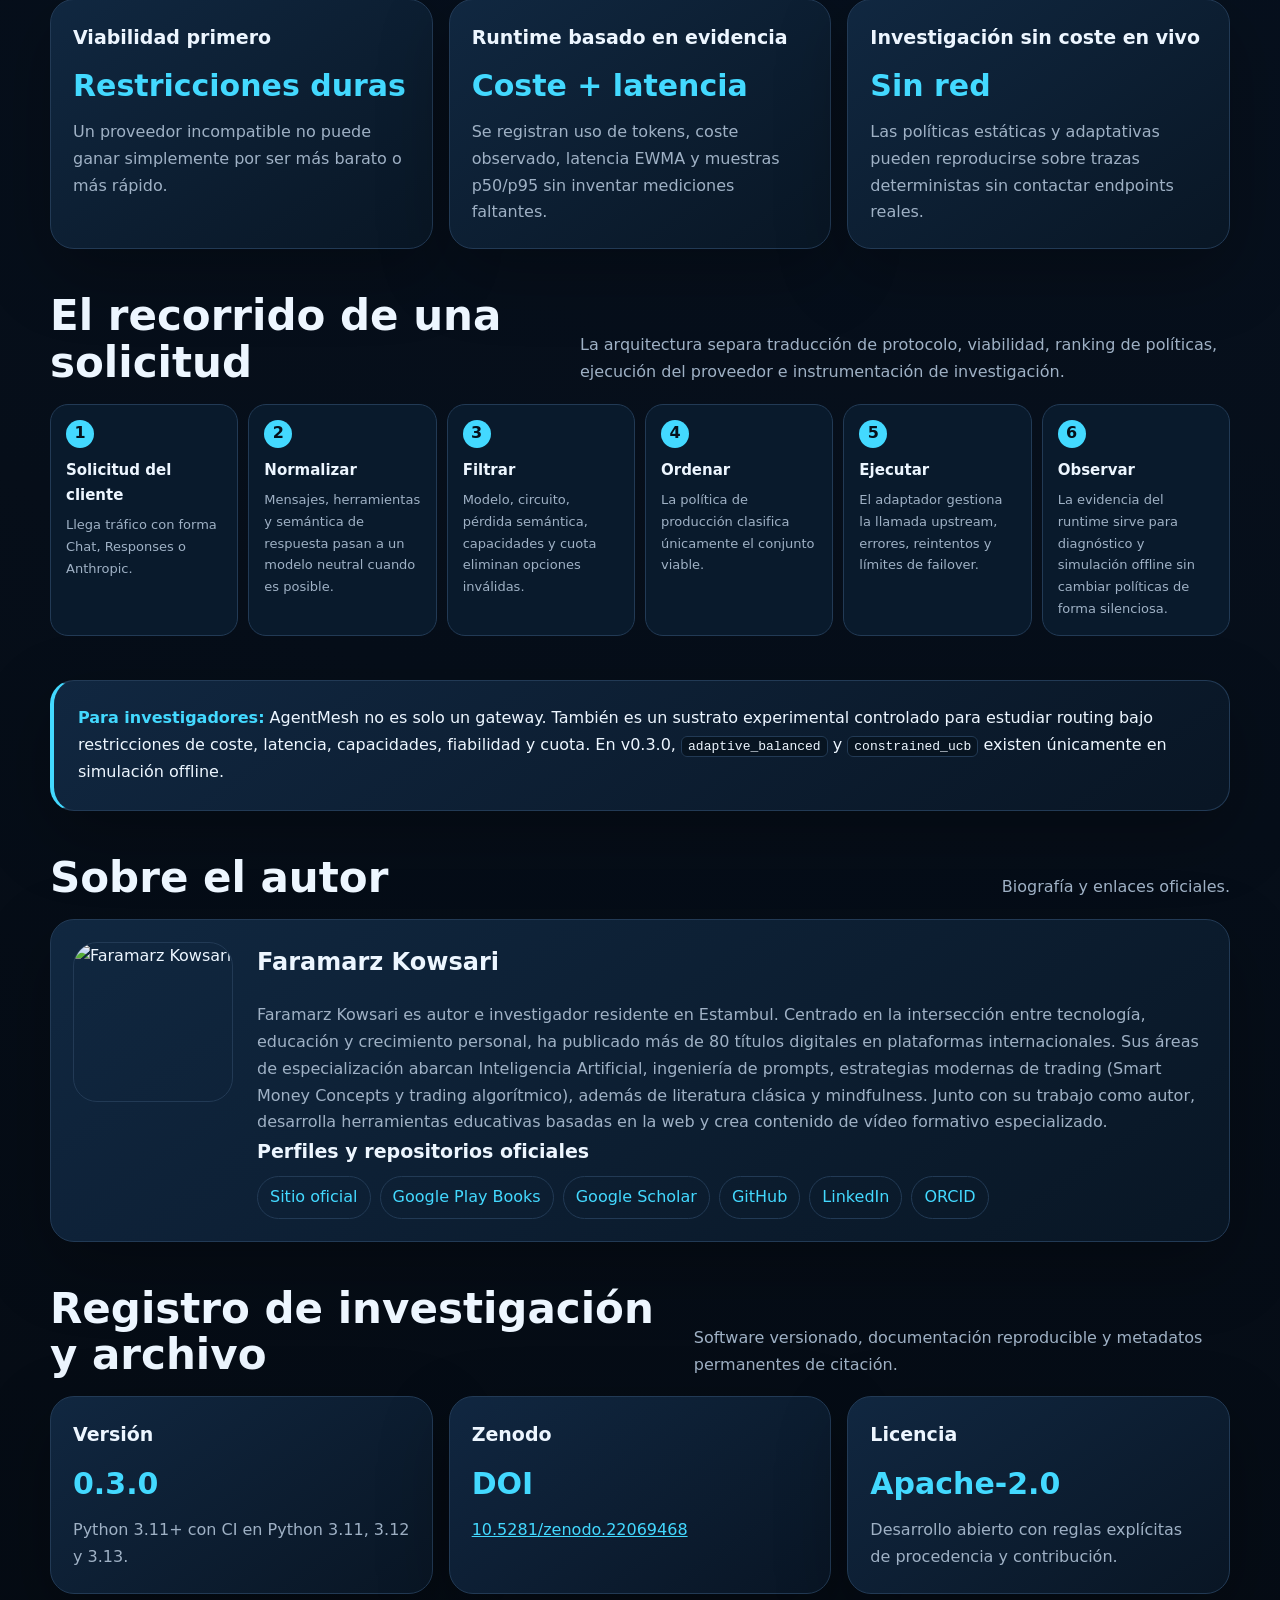
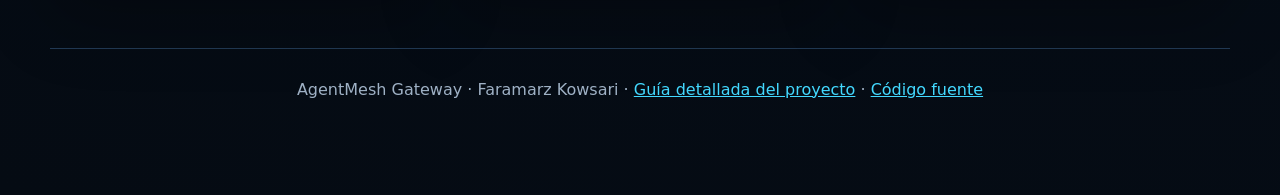
==== commit 70b1b1cb: "docs: complete author profile links" ====
--- a/docs/es/index.html
+++ b/docs/es/index.html
@@ -1 +1 @@
-<!doctype html><html lang="es"><head><meta charset="utf-8"><meta name="viewport" content="width=device-width,initial-scale=1"><title>AgentMesh Gateway | Gateway de IA sensible al protocolo e investigación de enrutamiento</title><meta name="description" content="AgentMesh Gateway es un gateway de IA con enrutamiento basado primero en viabilidad, failover, evidencia observada de coste y latencia, simulación determinista e investigación offline de políticas adaptativas."><meta name="author" content="Faramarz Kowsari"><meta name="robots" content="index,follow,max-image-preview:large"><meta property="og:type" content="website"><meta property="og:locale" content="es_ES"><meta property="og:title" content="AgentMesh Gateway | Gateway de IA sensible al protocolo e investigación de enrutamiento"><meta property="og:description" content="Gateway de IA con viabilidad primero y plataforma reproducible para investigación de enrutamiento."><meta property="og:image" content="https://faramarzkowsari.github.io/agentmesh-gateway/social-preview.jpg"><meta property="og:image:secure_url" content="https://faramarzkowsari.github.io/agentmesh-gateway/social-preview.jpg"><meta property="og:image:type" content="image/jpeg"><meta property="og:image:alt" content="AgentMesh Gateway — Faramarz Kowsari"><meta name="twitter:card" content="summary_large_image"><meta name="twitter:title" content="AgentMesh Gateway | Gateway de IA sensible al protocolo e investigación de enrutamiento"><meta name="twitter:description" content="Gateway de IA con viabilidad primero y plataforma reproducible para investigación de enrutamiento."><meta name="twitter:image" content="https://faramarzkowsari.github.io/agentmesh-gateway/social-preview.jpg"><link rel="canonical" href="https://faramarzkowsari.github.io/agentmesh-gateway/es/"><link rel="alternate" hreflang="en" href="https://faramarzkowsari.github.io/agentmesh-gateway/"><link rel="alternate" hreflang="tr" href="https://faramarzkowsari.github.io/agentmesh-gateway/tr/"><link rel="alternate" hreflang="es" href="https://faramarzkowsari.github.io/agentmesh-gateway/es/"><link rel="stylesheet" href="../assets/site.css"></head><body><main class="wrap"><div class="topbar"><div class="brand"><span class="brand-dot"></span>AgentMesh Gateway</div><nav class="lang"><a href="../">English</a><a href="../tr/">Türkçe</a><a class="active" href="./">Español</a></nav></div><div class="hero-image"><img src="../social-preview.jpg" alt="Vista previa social de AgentMesh Gateway por Faramarz Kowsari"></div><div class="hero-grid"><header class="hero"><div class="eyebrow">Software abierto de investigación · Infraestructura de IA · v0.3.0</div><h1>Un gateway. Múltiples protocolos y proveedores de IA.</h1><p class="lead">AgentMesh Gateway ofrece a clientes de IA y agentes de programación un punto de entrada estable. Antes de que una política optimice por latencia, coste, calidad u orden, el sistema determina qué proveedores son realmente viables para esa solicitud.</p><div class="tags"><span class="tag">API con forma OpenAI</span><span class="tag">API con forma Anthropic</span><span class="tag">Ruta compatible con Responses</span><span class="tag">Failover</span><span class="tag">Simulación determinista</span><span class="tag">Investigación de routing adaptativo</span></div><div class="actions"><a class="btn primary" href="project.html">Ver cómo funciona el proyecto</a><a class="btn" href="https://github.com/FaramarzKowsari/agentmesh-gateway">Repositorio GitHub</a><a class="btn" href="https://doi.org/10.5281/zenodo.22069468">Zenodo DOI</a></div></header><aside class="profile"><img src="https://avatars.githubusercontent.com/u/105053743?v=4&s=640" alt="Faramarz Kowsari"><h2>Faramarz Kowsari</h2><p class="role">Autor · Investigador · Estambul</p><p>Autor e investigador centrado en IA, educación, publicación digital y software aplicado para investigación.</p><div class="profile-links"><a href="#author">Biografía completa</a><a href="https://FaramarzKowsari.github.io">Sitio oficial</a><a href="https://www.linkedin.com/in/faramarzkowsari">LinkedIn</a></div></aside></div><section><div class="section-title"><h2>¿Qué hace diferente a AgentMesh?</h2><p>En lugar de puntuar a todos los proveedores y esperar que gane el mejor, AgentMesh elimina primero las opciones que violarían las restricciones de modelo, protocolo, capacidad, circuito o cuota local.</p></div><div class="grid"><div class="card"><h3>Viabilidad primero</h3><strong class="metric">Restricciones duras</strong><p>Un proveedor incompatible no puede ganar simplemente por ser más barato o más rápido.</p></div><div class="card"><h3>Runtime basado en evidencia</h3><strong class="metric">Coste + latencia</strong><p>Se registran uso de tokens, coste observado, latencia EWMA y muestras p50/p95 sin inventar mediciones faltantes.</p></div><div class="card"><h3>Investigación sin coste en vivo</h3><strong class="metric">Sin red</strong><p>Las políticas estáticas y adaptativas pueden reproducirse sobre trazas deterministas sin contactar endpoints reales.</p></div></div></section><section><div class="section-title"><h2>El recorrido de una solicitud</h2><p>La arquitectura separa traducción de protocolo, viabilidad, ranking de políticas, ejecución del proveedor e instrumentación de investigación.</p></div><div class="flow"><div class="step"><span class="n">1</span><h3>Solicitud del cliente</h3><p>Llega tráfico con forma Chat, Responses o Anthropic.</p></div><div class="step"><span class="n">2</span><h3>Normalizar</h3><p>Mensajes, herramientas y semántica de respuesta pasan a un modelo neutral cuando es posible.</p></div><div class="step"><span class="n">3</span><h3>Filtrar</h3><p>Modelo, circuito, pérdida semántica, capacidades y cuota eliminan opciones inválidas.</p></div><div class="step"><span class="n">4</span><h3>Ordenar</h3><p>La política de producción clasifica únicamente el conjunto viable.</p></div><div class="step"><span class="n">5</span><h3>Ejecutar</h3><p>El adaptador gestiona la llamada upstream, errores, reintentos y límites de failover.</p></div><div class="step"><span class="n">6</span><h3>Observar</h3><p>La evidencia del runtime sirve para diagnóstico y simulación offline sin cambiar políticas de forma silenciosa.</p></div></div></section><section><div class="callout"><strong>Para investigadores:</strong> AgentMesh no es solo un gateway. También es un sustrato experimental controlado para estudiar routing bajo restricciones de coste, latencia, capacidades, fiabilidad y cuota. En v0.3.0, <code>adaptive_balanced</code> y <code>constrained_ucb</code> existen únicamente en simulación offline.</div></section><section id="author"><div class="section-title"><h2>Sobre el autor</h2><p>Biografía y enlaces oficiales.</p></div><div class="card author"><img src="https://avatars.githubusercontent.com/u/105053743?v=4&s=640" alt="Faramarz Kowsari"><div><h2>Faramarz Kowsari</h2><p>Faramarz Kowsari es autor e investigador residente en Estambul. Centrado en la intersección entre tecnología, educación y crecimiento personal, ha publicado más de 80 títulos digitales en plataformas internacionales. Sus áreas de especialización abarcan Inteligencia Artificial, ingeniería de prompts, estrategias modernas de trading (Smart Money Concepts y trading algorítmico), además de literatura clásica y mindfulness. Junto con su trabajo como autor, desarrolla herramientas educativas basadas en la web y crea contenido de vídeo formativo especializado.</p><h3>Perfiles y repositorios oficiales</h3><div class="official"><a href="https://FaramarzKowsari.github.io">Sitio oficial</a><a href="https://play.google.com/store/search?q=Faramarz%20Kowsari&c=books">Google Play Books</a><a href="https://www.linkedin.com/in/faramarzkowsari">LinkedIn</a></div></div></div></section><section><div class="section-title"><h2>Registro de investigación y archivo</h2><p>Software versionado, documentación reproducible y metadatos permanentes de citación.</p></div><div class="grid"><div class="card"><h3>Versión</h3><strong class="metric">0.3.0</strong><p>Python 3.11+ con CI en Python 3.11, 3.12 y 3.13.</p></div><div class="card"><h3>Zenodo</h3><strong class="metric">DOI</strong><p><a href="https://doi.org/10.5281/zenodo.22069468">10.5281/zenodo.22069468</a></p></div><div class="card"><h3>Licencia</h3><strong class="metric">Apache-2.0</strong><p>Desarrollo abierto con reglas explícitas de procedencia y contribución.</p></div></div></section><footer class="footer">AgentMesh Gateway · Faramarz Kowsari · <a href="project.html">Guía detallada del proyecto</a> · <a href="https://github.com/FaramarzKowsari/agentmesh-gateway">Código fuente</a></footer></main></body></html>+<!doctype html><html lang="es"><head><meta charset="utf-8"><meta name="viewport" content="width=device-width,initial-scale=1"><title>AgentMesh Gateway | Gateway de IA sensible al protocolo e investigación de enrutamiento</title><meta name="description" content="AgentMesh Gateway es un gateway de IA con enrutamiento basado primero en viabilidad, failover, evidencia observada de coste y latencia, simulación determinista e investigación offline de políticas adaptativas."><meta name="author" content="Faramarz Kowsari"><meta name="robots" content="index,follow,max-image-preview:large"><meta property="og:type" content="website"><meta property="og:locale" content="es_ES"><meta property="og:title" content="AgentMesh Gateway | Gateway de IA sensible al protocolo e investigación de enrutamiento"><meta property="og:description" content="Gateway de IA con viabilidad primero y plataforma reproducible para investigación de enrutamiento."><meta property="og:image" content="https://faramarzkowsari.github.io/agentmesh-gateway/social-preview.jpg"><meta property="og:image:secure_url" content="https://faramarzkowsari.github.io/agentmesh-gateway/social-preview.jpg"><meta property="og:image:type" content="image/jpeg"><meta property="og:image:alt" content="AgentMesh Gateway — Faramarz Kowsari"><meta name="twitter:card" content="summary_large_image"><meta name="twitter:title" content="AgentMesh Gateway | Gateway de IA sensible al protocolo e investigación de enrutamiento"><meta name="twitter:description" content="Gateway de IA con viabilidad primero y plataforma reproducible para investigación de enrutamiento."><meta name="twitter:image" content="https://faramarzkowsari.github.io/agentmesh-gateway/social-preview.jpg"><link rel="canonical" href="https://faramarzkowsari.github.io/agentmesh-gateway/es/"><link rel="alternate" hreflang="en" href="https://faramarzkowsari.github.io/agentmesh-gateway/"><link rel="alternate" hreflang="tr" href="https://faramarzkowsari.github.io/agentmesh-gateway/tr/"><link rel="alternate" hreflang="es" href="https://faramarzkowsari.github.io/agentmesh-gateway/es/"><link rel="stylesheet" href="../assets/site.css"></head><body><main class="wrap"><div class="topbar"><div class="brand"><span class="brand-dot"></span>AgentMesh Gateway</div><nav class="lang"><a href="../">English</a><a href="../tr/">Türkçe</a><a class="active" href="./">Español</a></nav></div><div class="hero-image"><img src="../social-preview.jpg" alt="Vista previa social de AgentMesh Gateway por Faramarz Kowsari"></div><div class="hero-grid"><header class="hero"><div class="eyebrow">Software abierto de investigación · Infraestructura de IA · v0.3.0</div><h1>Un gateway. Múltiples protocolos y proveedores de IA.</h1><p class="lead">AgentMesh Gateway ofrece a clientes de IA y agentes de programación un punto de entrada estable. Antes de que una política optimice por latencia, coste, calidad u orden, el sistema determina qué proveedores son realmente viables para esa solicitud.</p><div class="tags"><span class="tag">API con forma OpenAI</span><span class="tag">API con forma Anthropic</span><span class="tag">Ruta compatible con Responses</span><span class="tag">Failover</span><span class="tag">Simulación determinista</span><span class="tag">Investigación de routing adaptativo</span></div><div class="actions"><a class="btn primary" href="project.html">Ver cómo funciona el proyecto</a><a class="btn" href="https://github.com/FaramarzKowsari/agentmesh-gateway">Repositorio GitHub</a><a class="btn" href="https://doi.org/10.5281/zenodo.22069468">Zenodo DOI</a></div></header><aside class="profile"><img src="https://avatars.githubusercontent.com/u/105053743?v=4&s=640" alt="Faramarz Kowsari"><h2>Faramarz Kowsari</h2><p class="role">Autor · Investigador · Estambul</p><p>Autor e investigador centrado en IA, educación, publicación digital y software aplicado para investigación.</p><div class="profile-links"><a href="#author">Biografía completa</a><a href="https://FaramarzKowsari.github.io">Sitio oficial</a><a href="https://play.google.com/store/search?q=Faramarz%20Kowsari&c=books">Google Play Books</a><a href="https://scholar.google.com/citations?user=G7tP5WMAAAAJ&hl=en">Google Scholar</a><a href="https://github.com/FaramarzKowsari">GitHub</a><a href="https://www.linkedin.com/in/faramarzkowsari">LinkedIn</a><a href="https://orcid.org/0000-0003-1692-0453">ORCID</a></div></aside></div><section><div class="section-title"><h2>¿Qué hace diferente a AgentMesh?</h2><p>En lugar de puntuar a todos los proveedores y esperar que gane el mejor, AgentMesh elimina primero las opciones que violarían las restricciones de modelo, protocolo, capacidad, circuito o cuota local.</p></div><div class="grid"><div class="card"><h3>Viabilidad primero</h3><strong class="metric">Restricciones duras</strong><p>Un proveedor incompatible no puede ganar simplemente por ser más barato o más rápido.</p></div><div class="card"><h3>Runtime basado en evidencia</h3><strong class="metric">Coste + latencia</strong><p>Se registran uso de tokens, coste observado, latencia EWMA y muestras p50/p95 sin inventar mediciones faltantes.</p></div><div class="card"><h3>Investigación sin coste en vivo</h3><strong class="metric">Sin red</strong><p>Las políticas estáticas y adaptativas pueden reproducirse sobre trazas deterministas sin contactar endpoints reales.</p></div></div></section><section><div class="section-title"><h2>El recorrido de una solicitud</h2><p>La arquitectura separa traducción de protocolo, viabilidad, ranking de políticas, ejecución del proveedor e instrumentación de investigación.</p></div><div class="flow"><div class="step"><span class="n">1</span><h3>Solicitud del cliente</h3><p>Llega tráfico con forma Chat, Responses o Anthropic.</p></div><div class="step"><span class="n">2</span><h3>Normalizar</h3><p>Mensajes, herramientas y semántica de respuesta pasan a un modelo neutral cuando es posible.</p></div><div class="step"><span class="n">3</span><h3>Filtrar</h3><p>Modelo, circuito, pérdida semántica, capacidades y cuota eliminan opciones inválidas.</p></div><div class="step"><span class="n">4</span><h3>Ordenar</h3><p>La política de producción clasifica únicamente el conjunto viable.</p></div><div class="step"><span class="n">5</span><h3>Ejecutar</h3><p>El adaptador gestiona la llamada upstream, errores, reintentos y límites de failover.</p></div><div class="step"><span class="n">6</span><h3>Observar</h3><p>La evidencia del runtime sirve para diagnóstico y simulación offline sin cambiar políticas de forma silenciosa.</p></div></div></section><section><div class="callout"><strong>Para investigadores:</strong> AgentMesh no es solo un gateway. También es un sustrato experimental controlado para estudiar routing bajo restricciones de coste, latencia, capacidades, fiabilidad y cuota. En v0.3.0, <code>adaptive_balanced</code> y <code>constrained_ucb</code> existen únicamente en simulación offline.</div></section><section id="author"><div class="section-title"><h2>Sobre el autor</h2><p>Biografía y enlaces oficiales.</p></div><div class="card author"><img src="https://avatars.githubusercontent.com/u/105053743?v=4&s=640" alt="Faramarz Kowsari"><div><h2>Faramarz Kowsari</h2><p>Faramarz Kowsari es autor e investigador residente en Estambul. Centrado en la intersección entre tecnología, educación y crecimiento personal, ha publicado más de 80 títulos digitales en plataformas internacionales. Sus áreas de especialización abarcan Inteligencia Artificial, ingeniería de prompts, estrategias modernas de trading (Smart Money Concepts y trading algorítmico), además de literatura clásica y mindfulness. Junto con su trabajo como autor, desarrolla herramientas educativas basadas en la web y crea contenido de vídeo formativo especializado.</p><h3>Perfiles y repositorios oficiales</h3><div class="official"><a href="https://FaramarzKowsari.github.io">Sitio oficial</a><a href="https://play.google.com/store/search?q=Faramarz%20Kowsari&c=books">Google Play Books</a><a href="https://scholar.google.com/citations?user=G7tP5WMAAAAJ&hl=en">Google Scholar</a><a href="https://github.com/FaramarzKowsari">GitHub</a><a href="https://www.linkedin.com/in/faramarzkowsari">LinkedIn</a><a href="https://orcid.org/0000-0003-1692-0453">ORCID</a></div></div></div></section><section><div class="section-title"><h2>Registro de investigación y archivo</h2><p>Software versionado, documentación reproducible y metadatos permanentes de citación.</p></div><div class="grid"><div class="card"><h3>Versión</h3><strong class="metric">0.3.0</strong><p>Python 3.11+ con CI en Python 3.11, 3.12 y 3.13.</p></div><div class="card"><h3>Zenodo</h3><strong class="metric">DOI</strong><p><a href="https://doi.org/10.5281/zenodo.22069468">10.5281/zenodo.22069468</a></p></div><div class="card"><h3>Licencia</h3><strong class="metric">Apache-2.0</strong><p>Desarrollo abierto con reglas explícitas de procedencia y contribución.</p></div></div></section><footer class="footer">AgentMesh Gateway · Faramarz Kowsari · <a href="project.html">Guía detallada del proyecto</a> · <a href="https://github.com/FaramarzKowsari/agentmesh-gateway">Código fuente</a></footer></main></body></html>
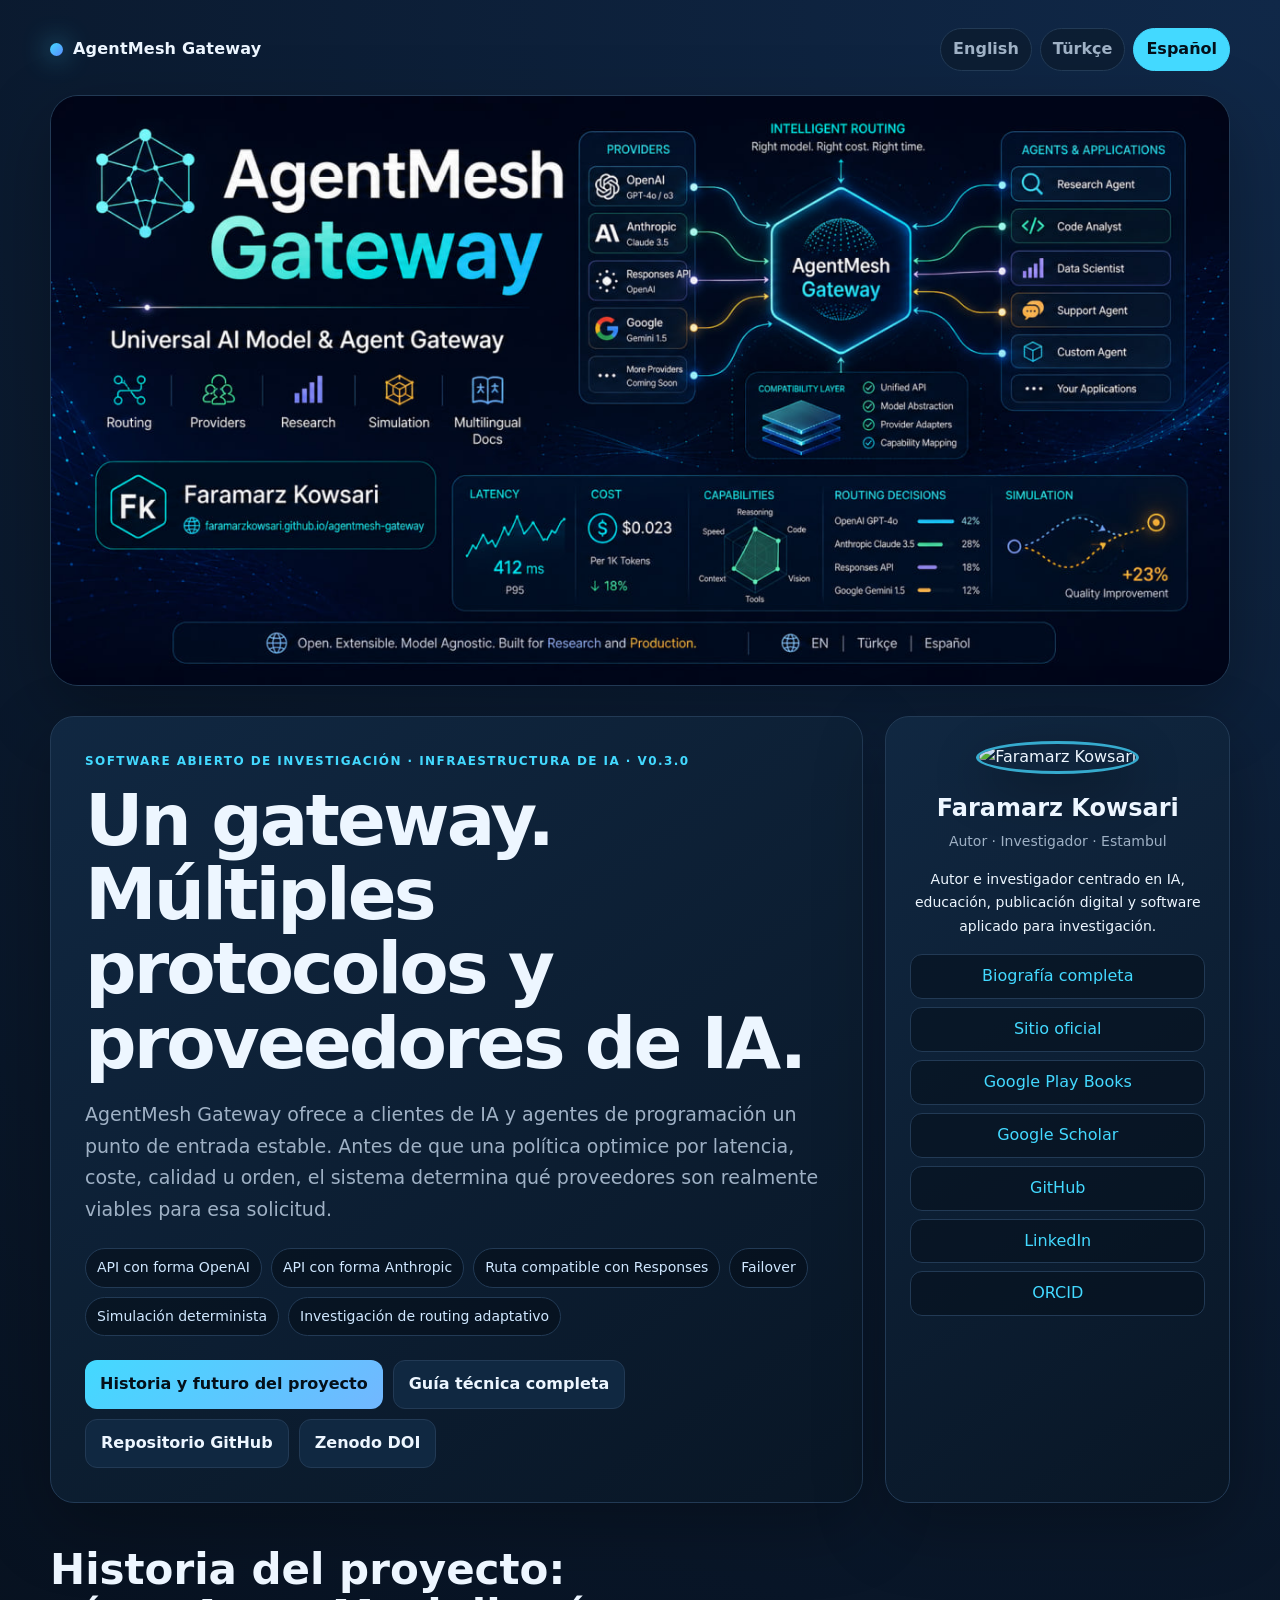
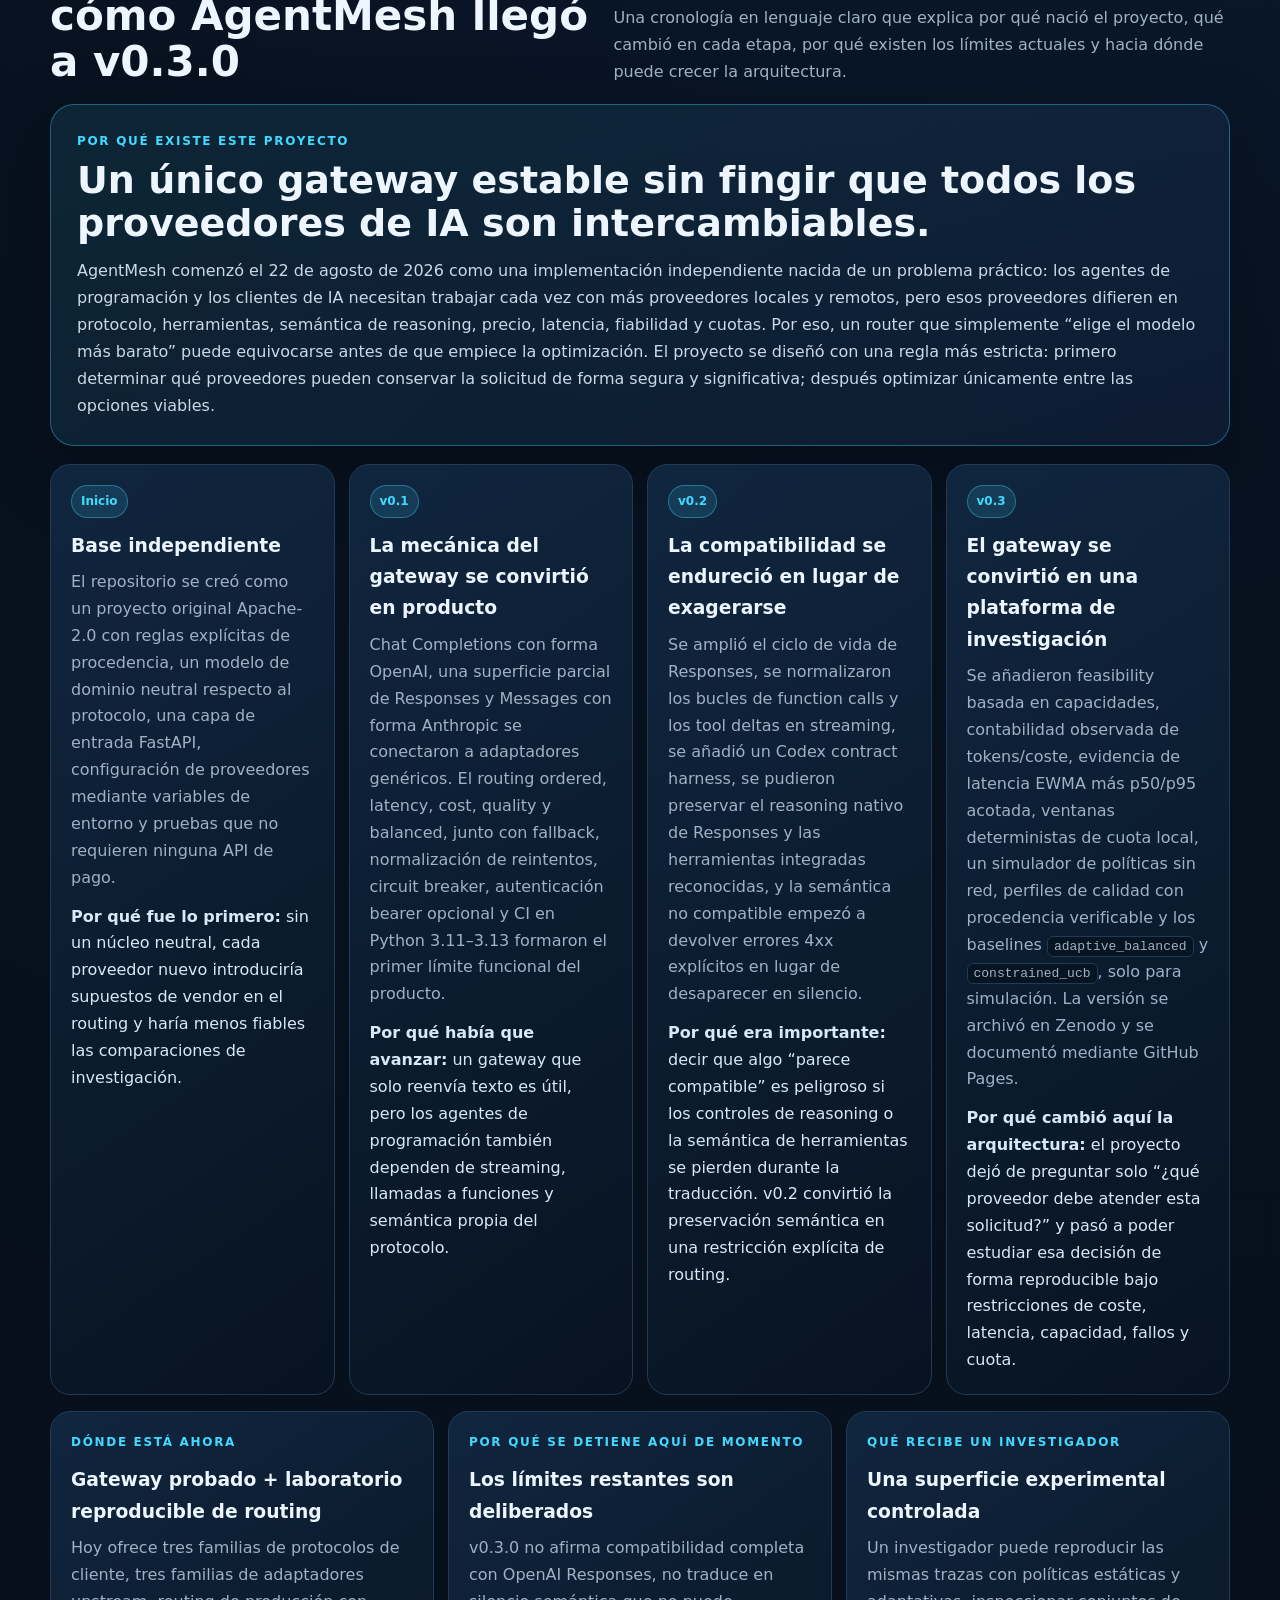
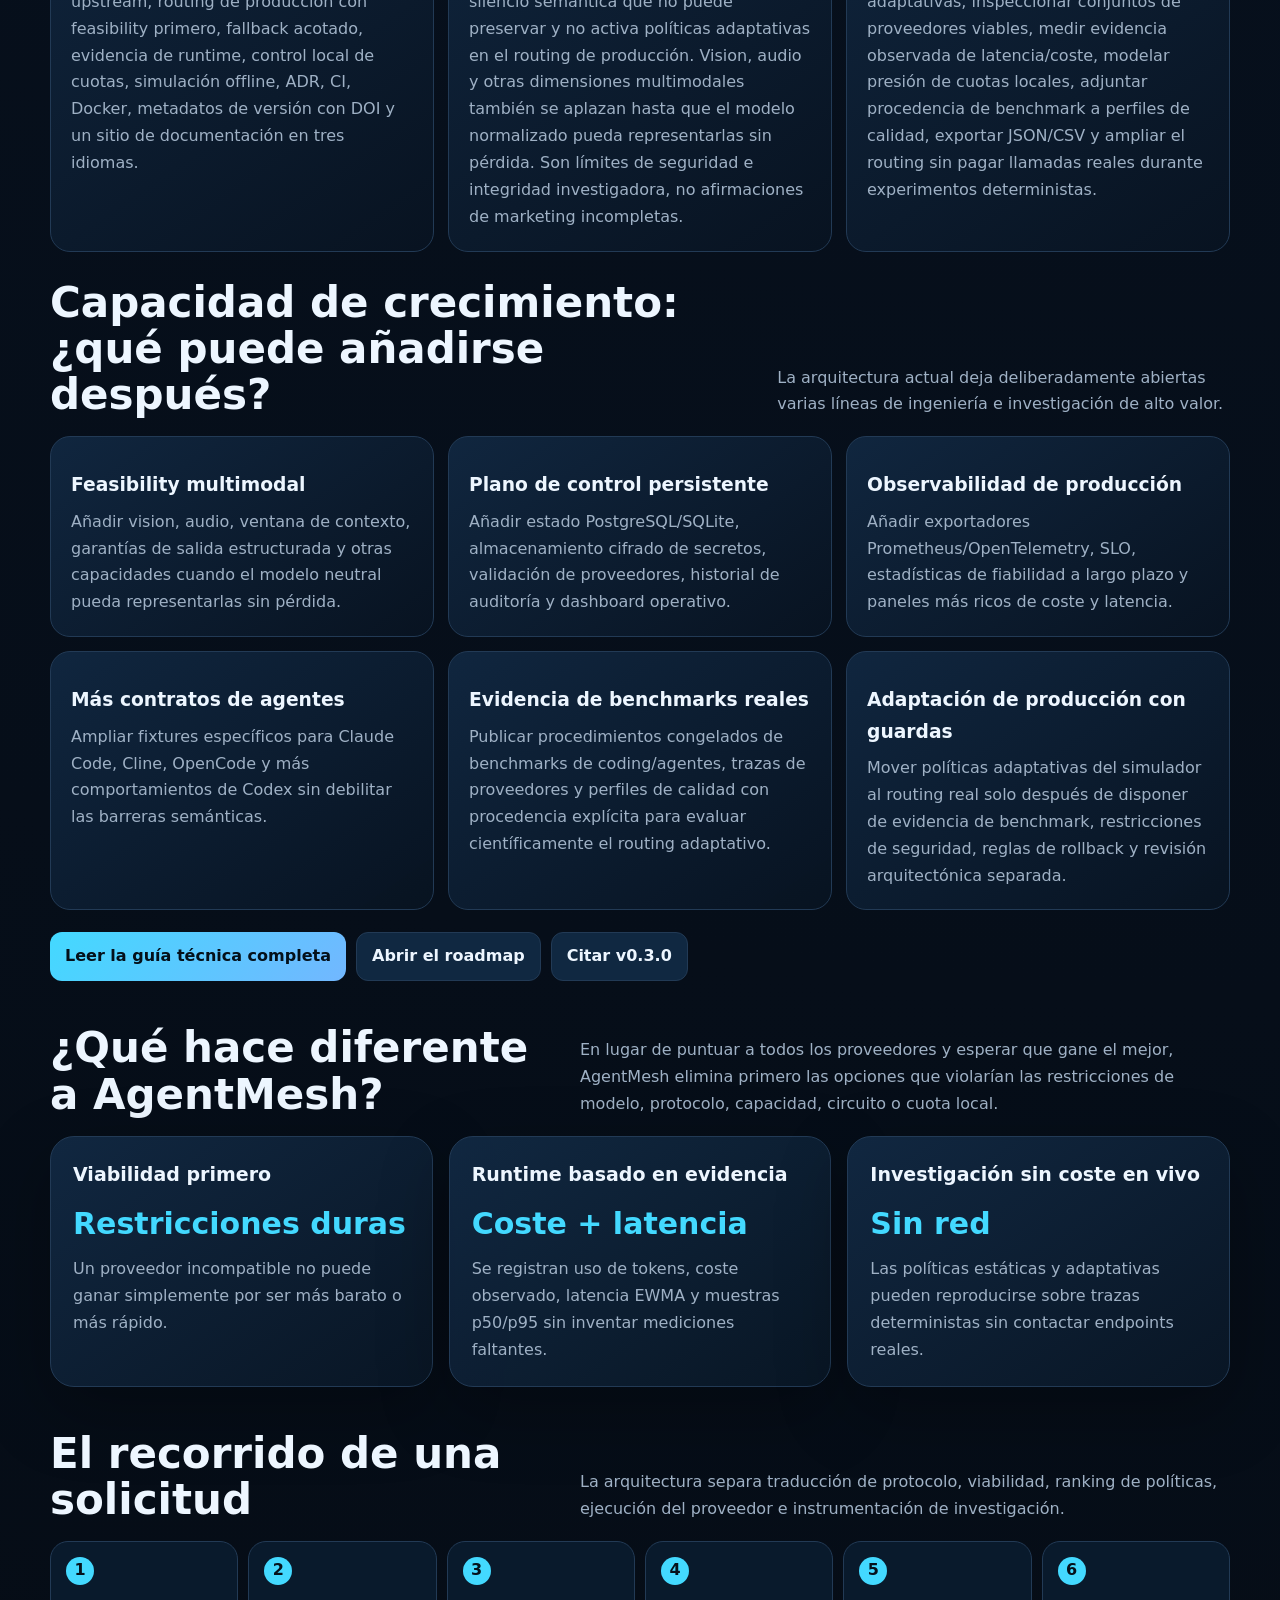
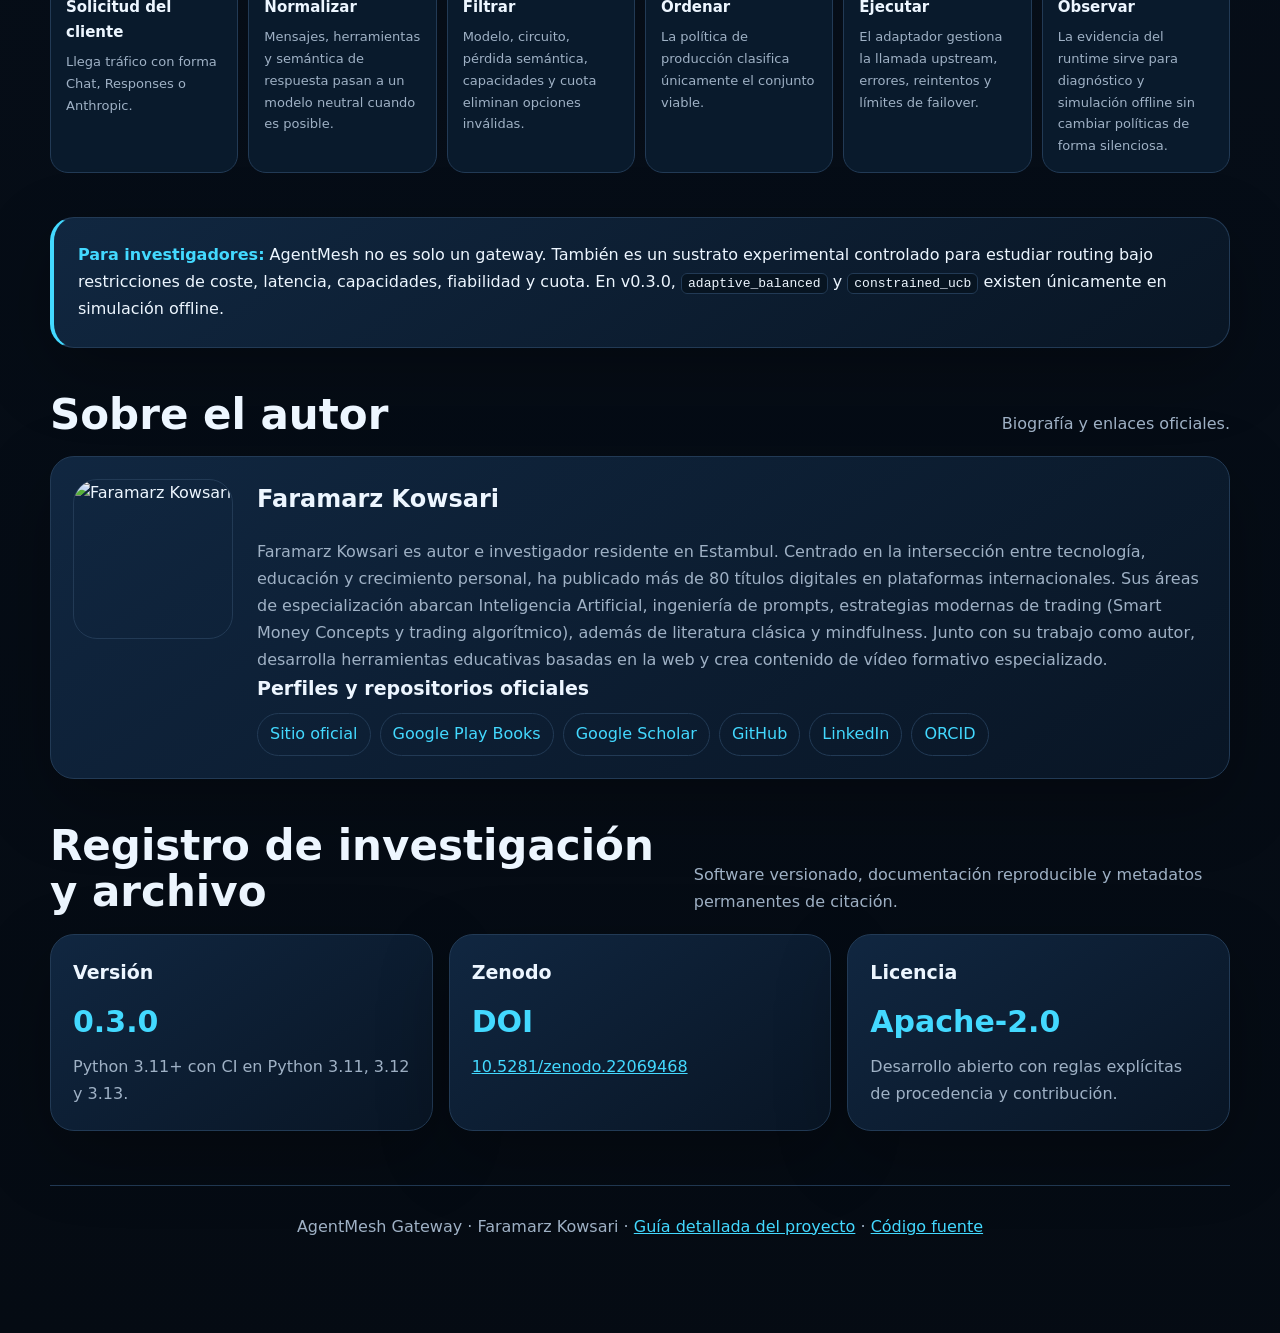
==== commit fe765fb4: "docs: add multilingual project story and growth roadmap" ====
--- a/docs/es/index.html
+++ b/docs/es/index.html
@@ -1 +1 @@
-<!doctype html><html lang="es"><head><meta charset="utf-8"><meta name="viewport" content="width=device-width,initial-scale=1"><title>AgentMesh Gateway | Gateway de IA sensible al protocolo e investigación de enrutamiento</title><meta name="description" content="AgentMesh Gateway es un gateway de IA con enrutamiento basado primero en viabilidad, failover, evidencia observada de coste y latencia, simulación determinista e investigación offline de políticas adaptativas."><meta name="author" content="Faramarz Kowsari"><meta name="robots" content="index,follow,max-image-preview:large"><meta property="og:type" content="website"><meta property="og:locale" content="es_ES"><meta property="og:title" content="AgentMesh Gateway | Gateway de IA sensible al protocolo e investigación de enrutamiento"><meta property="og:description" content="Gateway de IA con viabilidad primero y plataforma reproducible para investigación de enrutamiento."><meta property="og:image" content="https://faramarzkowsari.github.io/agentmesh-gateway/social-preview.jpg"><meta property="og:image:secure_url" content="https://faramarzkowsari.github.io/agentmesh-gateway/social-preview.jpg"><meta property="og:image:type" content="image/jpeg"><meta property="og:image:alt" content="AgentMesh Gateway — Faramarz Kowsari"><meta name="twitter:card" content="summary_large_image"><meta name="twitter:title" content="AgentMesh Gateway | Gateway de IA sensible al protocolo e investigación de enrutamiento"><meta name="twitter:description" content="Gateway de IA con viabilidad primero y plataforma reproducible para investigación de enrutamiento."><meta name="twitter:image" content="https://faramarzkowsari.github.io/agentmesh-gateway/social-preview.jpg"><link rel="canonical" href="https://faramarzkowsari.github.io/agentmesh-gateway/es/"><link rel="alternate" hreflang="en" href="https://faramarzkowsari.github.io/agentmesh-gateway/"><link rel="alternate" hreflang="tr" href="https://faramarzkowsari.github.io/agentmesh-gateway/tr/"><link rel="alternate" hreflang="es" href="https://faramarzkowsari.github.io/agentmesh-gateway/es/"><link rel="stylesheet" href="../assets/site.css"></head><body><main class="wrap"><div class="topbar"><div class="brand"><span class="brand-dot"></span>AgentMesh Gateway</div><nav class="lang"><a href="../">English</a><a href="../tr/">Türkçe</a><a class="active" href="./">Español</a></nav></div><div class="hero-image"><img src="../social-preview.jpg" alt="Vista previa social de AgentMesh Gateway por Faramarz Kowsari"></div><div class="hero-grid"><header class="hero"><div class="eyebrow">Software abierto de investigación · Infraestructura de IA · v0.3.0</div><h1>Un gateway. Múltiples protocolos y proveedores de IA.</h1><p class="lead">AgentMesh Gateway ofrece a clientes de IA y agentes de programación un punto de entrada estable. Antes de que una política optimice por latencia, coste, calidad u orden, el sistema determina qué proveedores son realmente viables para esa solicitud.</p><div class="tags"><span class="tag">API con forma OpenAI</span><span class="tag">API con forma Anthropic</span><span class="tag">Ruta compatible con Responses</span><span class="tag">Failover</span><span class="tag">Simulación determinista</span><span class="tag">Investigación de routing adaptativo</span></div><div class="actions"><a class="btn primary" href="project.html">Ver cómo funciona el proyecto</a><a class="btn" href="https://github.com/FaramarzKowsari/agentmesh-gateway">Repositorio GitHub</a><a class="btn" href="https://doi.org/10.5281/zenodo.22069468">Zenodo DOI</a></div></header><aside class="profile"><img src="https://avatars.githubusercontent.com/u/105053743?v=4&s=640" alt="Faramarz Kowsari"><h2>Faramarz Kowsari</h2><p class="role">Autor · Investigador · Estambul</p><p>Autor e investigador centrado en IA, educación, publicación digital y software aplicado para investigación.</p><div class="profile-links"><a href="#author">Biografía completa</a><a href="https://FaramarzKowsari.github.io">Sitio oficial</a><a href="https://play.google.com/store/search?q=Faramarz%20Kowsari&c=books">Google Play Books</a><a href="https://scholar.google.com/citations?user=G7tP5WMAAAAJ&hl=en">Google Scholar</a><a href="https://github.com/FaramarzKowsari">GitHub</a><a href="https://www.linkedin.com/in/faramarzkowsari">LinkedIn</a><a href="https://orcid.org/0000-0003-1692-0453">ORCID</a></div></aside></div><section><div class="section-title"><h2>¿Qué hace diferente a AgentMesh?</h2><p>En lugar de puntuar a todos los proveedores y esperar que gane el mejor, AgentMesh elimina primero las opciones que violarían las restricciones de modelo, protocolo, capacidad, circuito o cuota local.</p></div><div class="grid"><div class="card"><h3>Viabilidad primero</h3><strong class="metric">Restricciones duras</strong><p>Un proveedor incompatible no puede ganar simplemente por ser más barato o más rápido.</p></div><div class="card"><h3>Runtime basado en evidencia</h3><strong class="metric">Coste + latencia</strong><p>Se registran uso de tokens, coste observado, latencia EWMA y muestras p50/p95 sin inventar mediciones faltantes.</p></div><div class="card"><h3>Investigación sin coste en vivo</h3><strong class="metric">Sin red</strong><p>Las políticas estáticas y adaptativas pueden reproducirse sobre trazas deterministas sin contactar endpoints reales.</p></div></div></section><section><div class="section-title"><h2>El recorrido de una solicitud</h2><p>La arquitectura separa traducción de protocolo, viabilidad, ranking de políticas, ejecución del proveedor e instrumentación de investigación.</p></div><div class="flow"><div class="step"><span class="n">1</span><h3>Solicitud del cliente</h3><p>Llega tráfico con forma Chat, Responses o Anthropic.</p></div><div class="step"><span class="n">2</span><h3>Normalizar</h3><p>Mensajes, herramientas y semántica de respuesta pasan a un modelo neutral cuando es posible.</p></div><div class="step"><span class="n">3</span><h3>Filtrar</h3><p>Modelo, circuito, pérdida semántica, capacidades y cuota eliminan opciones inválidas.</p></div><div class="step"><span class="n">4</span><h3>Ordenar</h3><p>La política de producción clasifica únicamente el conjunto viable.</p></div><div class="step"><span class="n">5</span><h3>Ejecutar</h3><p>El adaptador gestiona la llamada upstream, errores, reintentos y límites de failover.</p></div><div class="step"><span class="n">6</span><h3>Observar</h3><p>La evidencia del runtime sirve para diagnóstico y simulación offline sin cambiar políticas de forma silenciosa.</p></div></div></section><section><div class="callout"><strong>Para investigadores:</strong> AgentMesh no es solo un gateway. También es un sustrato experimental controlado para estudiar routing bajo restricciones de coste, latencia, capacidades, fiabilidad y cuota. En v0.3.0, <code>adaptive_balanced</code> y <code>constrained_ucb</code> existen únicamente en simulación offline.</div></section><section id="author"><div class="section-title"><h2>Sobre el autor</h2><p>Biografía y enlaces oficiales.</p></div><div class="card author"><img src="https://avatars.githubusercontent.com/u/105053743?v=4&s=640" alt="Faramarz Kowsari"><div><h2>Faramarz Kowsari</h2><p>Faramarz Kowsari es autor e investigador residente en Estambul. Centrado en la intersección entre tecnología, educación y crecimiento personal, ha publicado más de 80 títulos digitales en plataformas internacionales. Sus áreas de especialización abarcan Inteligencia Artificial, ingeniería de prompts, estrategias modernas de trading (Smart Money Concepts y trading algorítmico), además de literatura clásica y mindfulness. Junto con su trabajo como autor, desarrolla herramientas educativas basadas en la web y crea contenido de vídeo formativo especializado.</p><h3>Perfiles y repositorios oficiales</h3><div class="official"><a href="https://FaramarzKowsari.github.io">Sitio oficial</a><a href="https://play.google.com/store/search?q=Faramarz%20Kowsari&c=books">Google Play Books</a><a href="https://scholar.google.com/citations?user=G7tP5WMAAAAJ&hl=en">Google Scholar</a><a href="https://github.com/FaramarzKowsari">GitHub</a><a href="https://www.linkedin.com/in/faramarzkowsari">LinkedIn</a><a href="https://orcid.org/0000-0003-1692-0453">ORCID</a></div></div></div></section><section><div class="section-title"><h2>Registro de investigación y archivo</h2><p>Software versionado, documentación reproducible y metadatos permanentes de citación.</p></div><div class="grid"><div class="card"><h3>Versión</h3><strong class="metric">0.3.0</strong><p>Python 3.11+ con CI en Python 3.11, 3.12 y 3.13.</p></div><div class="card"><h3>Zenodo</h3><strong class="metric">DOI</strong><p><a href="https://doi.org/10.5281/zenodo.22069468">10.5281/zenodo.22069468</a></p></div><div class="card"><h3>Licencia</h3><strong class="metric">Apache-2.0</strong><p>Desarrollo abierto con reglas explícitas de procedencia y contribución.</p></div></div></section><footer class="footer">AgentMesh Gateway · Faramarz Kowsari · <a href="project.html">Guía detallada del proyecto</a> · <a href="https://github.com/FaramarzKowsari/agentmesh-gateway">Código fuente</a></footer></main></body></html>+<!doctype html><html lang="es"><head><meta charset="utf-8"><meta name="viewport" content="width=device-width,initial-scale=1"><title>AgentMesh Gateway | Gateway de IA sensible al protocolo e investigación de enrutamiento</title><meta name="description" content="AgentMesh Gateway es un gateway de IA con enrutamiento basado primero en viabilidad, failover, evidencia observada de coste y latencia, simulación determinista e investigación offline de políticas adaptativas."><meta name="author" content="Faramarz Kowsari"><meta name="robots" content="index,follow,max-image-preview:large"><meta property="og:type" content="website"><meta property="og:locale" content="es_ES"><meta property="og:title" content="AgentMesh Gateway | Gateway de IA sensible al protocolo e investigación de enrutamiento"><meta property="og:description" content="Gateway de IA con viabilidad primero y plataforma reproducible para investigación de enrutamiento."><meta property="og:image" content="https://faramarzkowsari.github.io/agentmesh-gateway/social-preview.jpg"><meta property="og:image:secure_url" content="https://faramarzkowsari.github.io/agentmesh-gateway/social-preview.jpg"><meta property="og:image:type" content="image/jpeg"><meta property="og:image:alt" content="AgentMesh Gateway — Faramarz Kowsari"><meta name="twitter:card" content="summary_large_image"><meta name="twitter:title" content="AgentMesh Gateway | Gateway de IA sensible al protocolo e investigación de enrutamiento"><meta name="twitter:description" content="Gateway de IA con viabilidad primero y plataforma reproducible para investigación de enrutamiento."><meta name="twitter:image" content="https://faramarzkowsari.github.io/agentmesh-gateway/social-preview.jpg"><link rel="canonical" href="https://faramarzkowsari.github.io/agentmesh-gateway/es/"><link rel="alternate" hreflang="en" href="https://faramarzkowsari.github.io/agentmesh-gateway/"><link rel="alternate" hreflang="tr" href="https://faramarzkowsari.github.io/agentmesh-gateway/tr/"><link rel="alternate" hreflang="es" href="https://faramarzkowsari.github.io/agentmesh-gateway/es/"><link rel="stylesheet" href="../assets/site.css"></head><body><main class="wrap"><div class="topbar"><div class="brand"><span class="brand-dot"></span>AgentMesh Gateway</div><nav class="lang"><a href="../">English</a><a href="../tr/">Türkçe</a><a class="active" href="./">Español</a></nav></div><div class="hero-image"><img src="../social-preview.jpg" alt="Vista previa social de AgentMesh Gateway por Faramarz Kowsari"></div><div class="hero-grid"><header class="hero"><div class="eyebrow">Software abierto de investigación · Infraestructura de IA · v0.3.0</div><h1>Un gateway. Múltiples protocolos y proveedores de IA.</h1><p class="lead">AgentMesh Gateway ofrece a clientes de IA y agentes de programación un punto de entrada estable. Antes de que una política optimice por latencia, coste, calidad u orden, el sistema determina qué proveedores son realmente viables para esa solicitud.</p><div class="tags"><span class="tag">API con forma OpenAI</span><span class="tag">API con forma Anthropic</span><span class="tag">Ruta compatible con Responses</span><span class="tag">Failover</span><span class="tag">Simulación determinista</span><span class="tag">Investigación de routing adaptativo</span></div><div class="actions"><a class="btn primary" href="#project-story">Historia y futuro del proyecto</a><a class="btn" href="project.html">Guía técnica completa</a><a class="btn" href="https://github.com/FaramarzKowsari/agentmesh-gateway">Repositorio GitHub</a><a class="btn" href="https://doi.org/10.5281/zenodo.22069468">Zenodo DOI</a></div></header><aside class="profile"><img src="https://avatars.githubusercontent.com/u/105053743?v=4&s=640" alt="Faramarz Kowsari"><h2>Faramarz Kowsari</h2><p class="role">Autor · Investigador · Estambul</p><p>Autor e investigador centrado en IA, educación, publicación digital y software aplicado para investigación.</p><div class="profile-links"><a href="#author">Biografía completa</a><a href="https://FaramarzKowsari.github.io">Sitio oficial</a><a href="https://play.google.com/store/search?q=Faramarz%20Kowsari&c=books">Google Play Books</a><a href="https://scholar.google.com/citations?user=G7tP5WMAAAAJ&hl=en">Google Scholar</a><a href="https://github.com/FaramarzKowsari">GitHub</a><a href="https://www.linkedin.com/in/faramarzkowsari">LinkedIn</a><a href="https://orcid.org/0000-0003-1692-0453">ORCID</a></div></aside></div><section id="project-story" class="story-section"><div class="section-title"><h2>Historia del proyecto: cómo AgentMesh llegó a v0.3.0</h2><p>Una cronología en lenguaje claro que explica por qué nació el proyecto, qué cambió en cada etapa, por qué existen los límites actuales y hacia dónde puede crecer la arquitectura.</p></div><div class="story-panel"><div class="story-kicker">POR QUÉ EXISTE ESTE PROYECTO</div><h3>Un único gateway estable sin fingir que todos los proveedores de IA son intercambiables.</h3><p>AgentMesh comenzó el 22 de agosto de 2026 como una implementación independiente nacida de un problema práctico: los agentes de programación y los clientes de IA necesitan trabajar cada vez con más proveedores locales y remotos, pero esos proveedores difieren en protocolo, herramientas, semántica de reasoning, precio, latencia, fiabilidad y cuotas. Por eso, un router que simplemente “elige el modelo más barato” puede equivocarse antes de que empiece la optimización. El proyecto se diseñó con una regla más estricta: primero determinar qué proveedores pueden conservar la solicitud de forma segura y significativa; después optimizar únicamente entre las opciones viables.</p></div><div class="timeline"><article class="timeline-item"><span class="timeline-badge">Inicio</span><h3>Base independiente</h3><p>El repositorio se creó como un proyecto original Apache-2.0 con reglas explícitas de procedencia, un modelo de dominio neutral respecto al protocolo, una capa de entrada FastAPI, configuración de proveedores mediante variables de entorno y pruebas que no requieren ninguna API de pago.</p><p class="story-why"><strong>Por qué fue lo primero:</strong> sin un núcleo neutral, cada proveedor nuevo introduciría supuestos de vendor en el routing y haría menos fiables las comparaciones de investigación.</p></article><article class="timeline-item"><span class="timeline-badge">v0.1</span><h3>La mecánica del gateway se convirtió en producto</h3><p>Chat Completions con forma OpenAI, una superficie parcial de Responses y Messages con forma Anthropic se conectaron a adaptadores genéricos. El routing ordered, latency, cost, quality y balanced, junto con fallback, normalización de reintentos, circuit breaker, autenticación bearer opcional y CI en Python 3.11–3.13 formaron el primer límite funcional del producto.</p><p class="story-why"><strong>Por qué había que avanzar:</strong> un gateway que solo reenvía texto es útil, pero los agentes de programación también dependen de streaming, llamadas a funciones y semántica propia del protocolo.</p></article><article class="timeline-item"><span class="timeline-badge">v0.2</span><h3>La compatibilidad se endureció en lugar de exagerarse</h3><p>Se amplió el ciclo de vida de Responses, se normalizaron los bucles de function calls y los tool deltas en streaming, se añadió un Codex contract harness, se pudieron preservar el reasoning nativo de Responses y las herramientas integradas reconocidas, y la semántica no compatible empezó a devolver errores 4xx explícitos en lugar de desaparecer en silencio.</p><p class="story-why"><strong>Por qué era importante:</strong> decir que algo “parece compatible” es peligroso si los controles de reasoning o la semántica de herramientas se pierden durante la traducción. v0.2 convirtió la preservación semántica en una restricción explícita de routing.</p></article><article class="timeline-item"><span class="timeline-badge">v0.3</span><h3>El gateway se convirtió en una plataforma de investigación</h3><p>Se añadieron feasibility basada en capacidades, contabilidad observada de tokens/coste, evidencia de latencia EWMA más p50/p95 acotada, ventanas deterministas de cuota local, un simulador de políticas sin red, perfiles de calidad con procedencia verificable y los baselines <code>adaptive_balanced</code> y <code>constrained_ucb</code>, solo para simulación. La versión se archivó en Zenodo y se documentó mediante GitHub Pages.</p><p class="story-why"><strong>Por qué cambió aquí la arquitectura:</strong> el proyecto dejó de preguntar solo “¿qué proveedor debe atender esta solicitud?” y pasó a poder estudiar esa decisión de forma reproducible bajo restricciones de coste, latencia, capacidad, fallos y cuota.</p></article></div><div class="status-grid"><article class="status-card"><div class="story-kicker">DÓNDE ESTÁ AHORA</div><h3>Gateway probado + laboratorio reproducible de routing</h3><p>Hoy ofrece tres familias de protocolos de cliente, tres familias de adaptadores upstream, routing de producción con feasibility primero, fallback acotado, evidencia de runtime, control local de cuotas, simulación offline, ADR, CI, Docker, metadatos de versión con DOI y un sitio de documentación en tres idiomas.</p></article><article class="status-card"><div class="story-kicker">POR QUÉ SE DETIENE AQUÍ DE MOMENTO</div><h3>Los límites restantes son deliberados</h3><p>v0.3.0 no afirma compatibilidad completa con OpenAI Responses, no traduce en silencio semántica que no puede preservar y no activa políticas adaptativas en el routing de producción. Vision, audio y otras dimensiones multimodales también se aplazan hasta que el modelo normalizado pueda representarlas sin pérdida. Son límites de seguridad e integridad investigadora, no afirmaciones de marketing incompletas.</p></article><article class="status-card"><div class="story-kicker">QUÉ RECIBE UN INVESTIGADOR</div><h3>Una superficie experimental controlada</h3><p>Un investigador puede reproducir las mismas trazas con políticas estáticas y adaptativas, inspeccionar conjuntos de proveedores viables, medir evidencia observada de latencia/coste, modelar presión de cuotas locales, adjuntar procedencia de benchmark a perfiles de calidad, exportar JSON/CSV y ampliar el routing sin pagar llamadas reales durante experimentos deterministas.</p></article></div><div class="section-title future-title"><h2>Capacidad de crecimiento: ¿qué puede añadirse después?</h2><p>La arquitectura actual deja deliberadamente abiertas varias líneas de ingeniería e investigación de alto valor.</p></div><div class="future-grid"><article class="future-card"><h3>Feasibility multimodal</h3><p>Añadir vision, audio, ventana de contexto, garantías de salida estructurada y otras capacidades cuando el modelo neutral pueda representarlas sin pérdida.</p></article><article class="future-card"><h3>Plano de control persistente</h3><p>Añadir estado PostgreSQL/SQLite, almacenamiento cifrado de secretos, validación de proveedores, historial de auditoría y dashboard operativo.</p></article><article class="future-card"><h3>Observabilidad de producción</h3><p>Añadir exportadores Prometheus/OpenTelemetry, SLO, estadísticas de fiabilidad a largo plazo y paneles más ricos de coste y latencia.</p></article><article class="future-card"><h3>Más contratos de agentes</h3><p>Ampliar fixtures específicos para Claude Code, Cline, OpenCode y más comportamientos de Codex sin debilitar las barreras semánticas.</p></article><article class="future-card"><h3>Evidencia de benchmarks reales</h3><p>Publicar procedimientos congelados de benchmarks de coding/agentes, trazas de proveedores y perfiles de calidad con procedencia explícita para evaluar científicamente el routing adaptativo.</p></article><article class="future-card"><h3>Adaptación de producción con guardas</h3><p>Mover políticas adaptativas del simulador al routing real solo después de disponer de evidencia de benchmark, restricciones de seguridad, reglas de rollback y revisión arquitectónica separada.</p></article></div><div class="story-actions"><a class="btn primary" href="project.html">Leer la guía técnica completa</a><a class="btn" href="https://github.com/FaramarzKowsari/agentmesh-gateway/blob/main/ROADMAP.md">Abrir el roadmap</a><a class="btn" href="https://doi.org/10.5281/zenodo.22069468">Citar v0.3.0</a></div></section><section><div class="section-title"><h2>¿Qué hace diferente a AgentMesh?</h2><p>En lugar de puntuar a todos los proveedores y esperar que gane el mejor, AgentMesh elimina primero las opciones que violarían las restricciones de modelo, protocolo, capacidad, circuito o cuota local.</p></div><div class="grid"><div class="card"><h3>Viabilidad primero</h3><strong class="metric">Restricciones duras</strong><p>Un proveedor incompatible no puede ganar simplemente por ser más barato o más rápido.</p></div><div class="card"><h3>Runtime basado en evidencia</h3><strong class="metric">Coste + latencia</strong><p>Se registran uso de tokens, coste observado, latencia EWMA y muestras p50/p95 sin inventar mediciones faltantes.</p></div><div class="card"><h3>Investigación sin coste en vivo</h3><strong class="metric">Sin red</strong><p>Las políticas estáticas y adaptativas pueden reproducirse sobre trazas deterministas sin contactar endpoints reales.</p></div></div></section><section><div class="section-title"><h2>El recorrido de una solicitud</h2><p>La arquitectura separa traducción de protocolo, viabilidad, ranking de políticas, ejecución del proveedor e instrumentación de investigación.</p></div><div class="flow"><div class="step"><span class="n">1</span><h3>Solicitud del cliente</h3><p>Llega tráfico con forma Chat, Responses o Anthropic.</p></div><div class="step"><span class="n">2</span><h3>Normalizar</h3><p>Mensajes, herramientas y semántica de respuesta pasan a un modelo neutral cuando es posible.</p></div><div class="step"><span class="n">3</span><h3>Filtrar</h3><p>Modelo, circuito, pérdida semántica, capacidades y cuota eliminan opciones inválidas.</p></div><div class="step"><span class="n">4</span><h3>Ordenar</h3><p>La política de producción clasifica únicamente el conjunto viable.</p></div><div class="step"><span class="n">5</span><h3>Ejecutar</h3><p>El adaptador gestiona la llamada upstream, errores, reintentos y límites de failover.</p></div><div class="step"><span class="n">6</span><h3>Observar</h3><p>La evidencia del runtime sirve para diagnóstico y simulación offline sin cambiar políticas de forma silenciosa.</p></div></div></section><section><div class="callout"><strong>Para investigadores:</strong> AgentMesh no es solo un gateway. También es un sustrato experimental controlado para estudiar routing bajo restricciones de coste, latencia, capacidades, fiabilidad y cuota. En v0.3.0, <code>adaptive_balanced</code> y <code>constrained_ucb</code> existen únicamente en simulación offline.</div></section><section id="author"><div class="section-title"><h2>Sobre el autor</h2><p>Biografía y enlaces oficiales.</p></div><div class="card author"><img src="https://avatars.githubusercontent.com/u/105053743?v=4&s=640" alt="Faramarz Kowsari"><div><h2>Faramarz Kowsari</h2><p>Faramarz Kowsari es autor e investigador residente en Estambul. Centrado en la intersección entre tecnología, educación y crecimiento personal, ha publicado más de 80 títulos digitales en plataformas internacionales. Sus áreas de especialización abarcan Inteligencia Artificial, ingeniería de prompts, estrategias modernas de trading (Smart Money Concepts y trading algorítmico), además de literatura clásica y mindfulness. Junto con su trabajo como autor, desarrolla herramientas educativas basadas en la web y crea contenido de vídeo formativo especializado.</p><h3>Perfiles y repositorios oficiales</h3><div class="official"><a href="https://FaramarzKowsari.github.io">Sitio oficial</a><a href="https://play.google.com/store/search?q=Faramarz%20Kowsari&c=books">Google Play Books</a><a href="https://scholar.google.com/citations?user=G7tP5WMAAAAJ&hl=en">Google Scholar</a><a href="https://github.com/FaramarzKowsari">GitHub</a><a href="https://www.linkedin.com/in/faramarzkowsari">LinkedIn</a><a href="https://orcid.org/0000-0003-1692-0453">ORCID</a></div></div></div></section><section><div class="section-title"><h2>Registro de investigación y archivo</h2><p>Software versionado, documentación reproducible y metadatos permanentes de citación.</p></div><div class="grid"><div class="card"><h3>Versión</h3><strong class="metric">0.3.0</strong><p>Python 3.11+ con CI en Python 3.11, 3.12 y 3.13.</p></div><div class="card"><h3>Zenodo</h3><strong class="metric">DOI</strong><p><a href="https://doi.org/10.5281/zenodo.22069468">10.5281/zenodo.22069468</a></p></div><div class="card"><h3>Licencia</h3><strong class="metric">Apache-2.0</strong><p>Desarrollo abierto con reglas explícitas de procedencia y contribución.</p></div></div></section><footer class="footer">AgentMesh Gateway · Faramarz Kowsari · <a href="project.html">Guía detallada del proyecto</a> · <a href="https://github.com/FaramarzKowsari/agentmesh-gateway">Código fuente</a></footer></main></body></html>
--- a/docs/assets/site.css
+++ b/docs/assets/site.css
@@ -1 +1 @@
-:root{--bg:#07111f;--panel:#0d1d31;--panel2:#10263f;--line:#223a55;--text:#edf6ff;--muted:#9fb1c5;--cyan:#43d9ff;--blue:#5b8cff;--green:#55e7a3;--orange:#ffb45c;--shadow:0 24px 70px rgba(0,0,0,.28)}*{box-sizing:border-box}html{scroll-behavior:smooth}body{margin:0;background:radial-gradient(circle at top right,#102848 0,#07111f 34%,#050b13 100%);color:var(--text);font-family:Inter,ui-sans-serif,system-ui,-apple-system,BlinkMacSystemFont,"Segoe UI",sans-serif;line-height:1.68}a{color:var(--cyan)}img{max-width:100%}.wrap{width:min(1180px,calc(100% - 34px));margin:auto;padding:28px 0 64px}.topbar{display:flex;align-items:center;justify-content:space-between;gap:18px;margin-bottom:24px}.brand{display:flex;align-items:center;gap:10px;font-weight:850;letter-spacing:.2px}.brand-dot{width:13px;height:13px;border-radius:50%;background:linear-gradient(135deg,var(--cyan),var(--blue));box-shadow:0 0 26px rgba(67,217,255,.8)}.lang{display:flex;gap:8px;flex-wrap:wrap}.lang a{padding:7px 12px;border:1px solid var(--line);border-radius:999px;text-decoration:none;color:var(--muted);font-weight:700;background:rgba(12,27,45,.72)}.lang a.active{background:var(--cyan);color:#04101a;border-color:var(--cyan)}.hero-image{border:1px solid var(--line);border-radius:28px;overflow:hidden;background:var(--panel);box-shadow:var(--shadow);margin-bottom:30px}.hero-image img{display:block;width:100%;height:auto}.hero-grid{display:grid;grid-template-columns:minmax(0,1.7fr) minmax(280px,.72fr);gap:22px;align-items:stretch}.hero,.profile,.card,.doc-card,.faq details,.callout{border:1px solid var(--line);background:linear-gradient(145deg,rgba(17,40,66,.96),rgba(9,22,37,.96));border-radius:24px;box-shadow:var(--shadow)}.hero{padding:34px}.eyebrow{color:var(--cyan);font-weight:850;text-transform:uppercase;letter-spacing:.12em;font-size:12px}.hero h1{font-size:clamp(38px,6vw,72px);line-height:1.03;margin:12px 0 18px;letter-spacing:-.04em}.hero .lead{font-size:19px;color:var(--muted);max-width:820px}.tags{display:flex;gap:9px;flex-wrap:wrap;margin:22px 0}.tag{border:1px solid var(--line);border-radius:999px;padding:7px 11px;color:#cfe7ff;background:rgba(5,14,24,.56);font-size:14px}.actions{display:flex;flex-wrap:wrap;gap:10px;margin-top:24px}.btn{display:inline-flex;align-items:center;justify-content:center;padding:10px 15px;border-radius:12px;text-decoration:none;font-weight:800;border:1px solid var(--line);background:#102841;color:var(--text)}.btn.primary{background:linear-gradient(135deg,var(--cyan),#72b7ff);color:#04101a;border:0}.btn.secondary{background:rgba(8,20,34,.75)}.profile{padding:24px;text-align:center}.profile img{width:152px;height:152px;border-radius:50%;object-fit:cover;border:3px solid rgba(67,217,255,.75);box-shadow:0 16px 50px rgba(0,0,0,.32)}.profile h2{margin:14px 0 2px;font-size:24px}.profile .role{color:var(--muted);margin:0 0 14px}.profile p{font-size:14px}.profile-links{display:grid;gap:8px;margin-top:16px}.profile-links a{text-decoration:none;border:1px solid var(--line);border-radius:12px;padding:8px;background:rgba(6,17,29,.62)}section{margin-top:44px}.section-title{display:flex;align-items:end;justify-content:space-between;gap:20px;margin-bottom:18px}.section-title h2{font-size:clamp(28px,4vw,42px);line-height:1.1;margin:0}.section-title p{color:var(--muted);max-width:650px;margin:0}.grid{display:grid;grid-template-columns:repeat(3,1fr);gap:16px}.card{padding:22px}.card h3{margin:0 0 8px;font-size:19px}.card strong.metric{display:block;font-size:30px;color:var(--cyan);margin:7px 0}.card p{margin:0;color:var(--muted)}.flow{display:grid;grid-template-columns:repeat(6,1fr);gap:10px}.flow .step{min-height:128px;padding:15px;border:1px solid var(--line);border-radius:18px;background:rgba(10,29,48,.84)}.flow .n{display:inline-flex;width:28px;height:28px;border-radius:50%;align-items:center;justify-content:center;background:var(--cyan);color:#05111b;font-weight:900}.flow h3{font-size:15px;margin:10px 0 6px}.flow p{font-size:13px;color:var(--muted);margin:0}.callout{padding:24px;border-left:4px solid var(--cyan)}.callout strong{color:var(--cyan)}.author{display:grid;grid-template-columns:160px 1fr;gap:24px;align-items:start}.author img{width:160px;height:160px;border-radius:24px;object-fit:cover;border:1px solid var(--line)}.author h2{margin-top:0}.author p{color:var(--muted)}.official{display:flex;flex-wrap:wrap;gap:9px}.official a{border:1px solid var(--line);border-radius:999px;padding:7px 12px;text-decoration:none}.footer{margin-top:54px;padding:28px 0;border-top:1px solid var(--line);color:var(--muted);text-align:center}.doc-header{padding:34px;border:1px solid var(--line);border-radius:28px;background:linear-gradient(145deg,rgba(17,40,66,.97),rgba(8,19,33,.97));box-shadow:var(--shadow)}.doc-header h1{font-size:clamp(36px,6vw,64px);line-height:1.06;margin:10px 0}.doc-header p{font-size:19px;color:var(--muted);max-width:900px}.doc-layout{display:grid;grid-template-columns:250px minmax(0,1fr);gap:26px;margin-top:28px}.toc{position:sticky;top:18px;align-self:start;border:1px solid var(--line);border-radius:20px;padding:18px;background:rgba(9,23,39,.94)}.toc strong{display:block;margin-bottom:8px}.toc a{display:block;padding:6px 0;color:var(--muted);text-decoration:none;font-size:14px}.toc a:hover{color:var(--cyan)}.doc article{min-width:0}.doc-card{padding:26px;margin-bottom:18px}.doc-card h2{font-size:28px;margin-top:0}.doc-card h3{margin-bottom:6px}.doc-card p,.doc-card li{color:#c8d5e3}.doc-card table{width:100%;border-collapse:collapse;margin-top:15px}.doc-card th,.doc-card td{padding:12px;border:1px solid var(--line);text-align:left;vertical-align:top}.doc-card th{background:rgba(67,217,255,.08)}code{background:#071421;border:1px solid var(--line);padding:2px 6px;border-radius:6px}.code{overflow:auto;background:#050c14;border:1px solid var(--line);border-radius:16px;padding:16px;color:#d8ecff}.faq details{padding:18px 20px;margin-bottom:10px}.faq summary{cursor:pointer;font-weight:800}.faq details p{color:var(--muted)}.badge-row{display:flex;flex-wrap:wrap;gap:8px}.badge{display:inline-flex;padding:7px 10px;border-radius:10px;background:rgba(67,217,255,.08);border:1px solid rgba(67,217,255,.28);color:#c6f4ff;font-size:13px}.muted{color:var(--muted)}@media(max-width:980px){.hero-grid,.doc-layout{grid-template-columns:1fr}.toc{position:relative;top:0}.flow{grid-template-columns:repeat(3,1fr)}.grid{grid-template-columns:1fr 1fr}}@media(max-width:680px){.wrap{width:min(100% - 22px,1180px);padding-top:16px}.topbar{align-items:flex-start;flex-direction:column}.hero{padding:24px}.profile{padding:20px}.grid,.flow,.author{grid-template-columns:1fr}.author img{width:120px;height:120px}.section-title{align-items:flex-start;flex-direction:column}.doc-header{padding:24px}.doc-card{padding:20px}}+:root{--bg:#07111f;--panel:#0d1d31;--panel2:#10263f;--line:#223a55;--text:#edf6ff;--muted:#9fb1c5;--cyan:#43d9ff;--blue:#5b8cff;--green:#55e7a3;--orange:#ffb45c;--shadow:0 24px 70px rgba(0,0,0,.28)}*{box-sizing:border-box}html{scroll-behavior:smooth}body{margin:0;background:radial-gradient(circle at top right,#102848 0,#07111f 34%,#050b13 100%);color:var(--text);font-family:Inter,ui-sans-serif,system-ui,-apple-system,BlinkMacSystemFont,"Segoe UI",sans-serif;line-height:1.68}a{color:var(--cyan)}img{max-width:100%}.wrap{width:min(1180px,calc(100% - 34px));margin:auto;padding:28px 0 64px}.topbar{display:flex;align-items:center;justify-content:space-between;gap:18px;margin-bottom:24px}.brand{display:flex;align-items:center;gap:10px;font-weight:850;letter-spacing:.2px}.brand-dot{width:13px;height:13px;border-radius:50%;background:linear-gradient(135deg,var(--cyan),var(--blue));box-shadow:0 0 26px rgba(67,217,255,.8)}.lang{display:flex;gap:8px;flex-wrap:wrap}.lang a{padding:7px 12px;border:1px solid var(--line);border-radius:999px;text-decoration:none;color:var(--muted);font-weight:700;background:rgba(12,27,45,.72)}.lang a.active{background:var(--cyan);color:#04101a;border-color:var(--cyan)}.hero-image{border:1px solid var(--line);border-radius:28px;overflow:hidden;background:var(--panel);box-shadow:var(--shadow);margin-bottom:30px}.hero-image img{display:block;width:100%;height:auto}.hero-grid{display:grid;grid-template-columns:minmax(0,1.7fr) minmax(280px,.72fr);gap:22px;align-items:stretch}.hero,.profile,.card,.doc-card,.faq details,.callout{border:1px solid var(--line);background:linear-gradient(145deg,rgba(17,40,66,.96),rgba(9,22,37,.96));border-radius:24px;box-shadow:var(--shadow)}.hero{padding:34px}.eyebrow{color:var(--cyan);font-weight:850;text-transform:uppercase;letter-spacing:.12em;font-size:12px}.hero h1{font-size:clamp(38px,6vw,72px);line-height:1.03;margin:12px 0 18px;letter-spacing:-.04em}.hero .lead{font-size:19px;color:var(--muted);max-width:820px}.tags{display:flex;gap:9px;flex-wrap:wrap;margin:22px 0}.tag{border:1px solid var(--line);border-radius:999px;padding:7px 11px;color:#cfe7ff;background:rgba(5,14,24,.56);font-size:14px}.actions{display:flex;flex-wrap:wrap;gap:10px;margin-top:24px}.btn{display:inline-flex;align-items:center;justify-content:center;padding:10px 15px;border-radius:12px;text-decoration:none;font-weight:800;border:1px solid var(--line);background:#102841;color:var(--text)}.btn.primary{background:linear-gradient(135deg,var(--cyan),#72b7ff);color:#04101a;border:0}.btn.secondary{background:rgba(8,20,34,.75)}.profile{padding:24px;text-align:center}.profile img{width:152px;height:152px;border-radius:50%;object-fit:cover;border:3px solid rgba(67,217,255,.75);box-shadow:0 16px 50px rgba(0,0,0,.32)}.profile h2{margin:14px 0 2px;font-size:24px}.profile .role{color:var(--muted);margin:0 0 14px}.profile p{font-size:14px}.profile-links{display:grid;gap:8px;margin-top:16px}.profile-links a{text-decoration:none;border:1px solid var(--line);border-radius:12px;padding:8px;background:rgba(6,17,29,.62)}section{margin-top:44px}.section-title{display:flex;align-items:end;justify-content:space-between;gap:20px;margin-bottom:18px}.section-title h2{font-size:clamp(28px,4vw,42px);line-height:1.1;margin:0}.section-title p{color:var(--muted);max-width:650px;margin:0}.grid{display:grid;grid-template-columns:repeat(3,1fr);gap:16px}.card{padding:22px}.card h3{margin:0 0 8px;font-size:19px}.card strong.metric{display:block;font-size:30px;color:var(--cyan);margin:7px 0}.card p{margin:0;color:var(--muted)}.flow{display:grid;grid-template-columns:repeat(6,1fr);gap:10px}.flow .step{min-height:128px;padding:15px;border:1px solid var(--line);border-radius:18px;background:rgba(10,29,48,.84)}.flow .n{display:inline-flex;width:28px;height:28px;border-radius:50%;align-items:center;justify-content:center;background:var(--cyan);color:#05111b;font-weight:900}.flow h3{font-size:15px;margin:10px 0 6px}.flow p{font-size:13px;color:var(--muted);margin:0}.callout{padding:24px;border-left:4px solid var(--cyan)}.callout strong{color:var(--cyan)}.author{display:grid;grid-template-columns:160px 1fr;gap:24px;align-items:start}.author img{width:160px;height:160px;border-radius:24px;object-fit:cover;border:1px solid var(--line)}.author h2{margin-top:0}.author p{color:var(--muted)}.official{display:flex;flex-wrap:wrap;gap:9px}.official a{border:1px solid var(--line);border-radius:999px;padding:7px 12px;text-decoration:none}.footer{margin-top:54px;padding:28px 0;border-top:1px solid var(--line);color:var(--muted);text-align:center}.doc-header{padding:34px;border:1px solid var(--line);border-radius:28px;background:linear-gradient(145deg,rgba(17,40,66,.97),rgba(8,19,33,.97));box-shadow:var(--shadow)}.doc-header h1{font-size:clamp(36px,6vw,64px);line-height:1.06;margin:10px 0}.doc-header p{font-size:19px;color:var(--muted);max-width:900px}.doc-layout{display:grid;grid-template-columns:250px minmax(0,1fr);gap:26px;margin-top:28px}.toc{position:sticky;top:18px;align-self:start;border:1px solid var(--line);border-radius:20px;padding:18px;background:rgba(9,23,39,.94)}.toc strong{display:block;margin-bottom:8px}.toc a{display:block;padding:6px 0;color:var(--muted);text-decoration:none;font-size:14px}.toc a:hover{color:var(--cyan)}.doc article{min-width:0}.doc-card{padding:26px;margin-bottom:18px}.doc-card h2{font-size:28px;margin-top:0}.doc-card h3{margin-bottom:6px}.doc-card p,.doc-card li{color:#c8d5e3}.doc-card table{width:100%;border-collapse:collapse;margin-top:15px}.doc-card th,.doc-card td{padding:12px;border:1px solid var(--line);text-align:left;vertical-align:top}.doc-card th{background:rgba(67,217,255,.08)}code{background:#071421;border:1px solid var(--line);padding:2px 6px;border-radius:6px}.code{overflow:auto;background:#050c14;border:1px solid var(--line);border-radius:16px;padding:16px;color:#d8ecff}.faq details{padding:18px 20px;margin-bottom:10px}.faq summary{cursor:pointer;font-weight:800}.faq details p{color:var(--muted)}.badge-row{display:flex;flex-wrap:wrap;gap:8px}.badge{display:inline-flex;padding:7px 10px;border-radius:10px;background:rgba(67,217,255,.08);border:1px solid rgba(67,217,255,.28);color:#c6f4ff;font-size:13px}.muted{color:var(--muted)}@media(max-width:980px){.hero-grid,.doc-layout{grid-template-columns:1fr}.toc{position:relative;top:0}.flow{grid-template-columns:repeat(3,1fr)}.grid{grid-template-columns:1fr 1fr}}@media(max-width:680px){.wrap{width:min(100% - 22px,1180px);padding-top:16px}.topbar{align-items:flex-start;flex-direction:column}.hero{padding:24px}.profile{padding:20px}.grid,.flow,.author{grid-template-columns:1fr}.author img{width:120px;height:120px}.section-title{align-items:flex-start;flex-direction:column}.doc-header{padding:24px}.doc-card{padding:20px}}.story-section{scroll-margin-top:20px}.story-panel{margin-bottom:18px;padding:26px;border:1px solid rgba(67,217,255,.36);border-radius:24px;background:linear-gradient(135deg,rgba(67,217,255,.10),rgba(91,140,255,.08));box-shadow:var(--shadow)}.story-panel h3{font-size:clamp(24px,3.4vw,38px);line-height:1.15;margin:8px 0 12px}.story-panel p{margin:0;color:#c9d9e8}.story-kicker{font-size:12px;font-weight:900;letter-spacing:.14em;color:var(--cyan)}.timeline{display:grid;grid-template-columns:repeat(4,1fr);gap:14px}.timeline-item,.status-card,.future-card{border:1px solid var(--line);border-radius:20px;background:linear-gradient(145deg,rgba(17,40,66,.92),rgba(8,19,33,.94));padding:20px}.timeline-badge{display:inline-flex;padding:5px 9px;border-radius:999px;background:rgba(67,217,255,.13);border:1px solid rgba(67,217,255,.38);color:var(--cyan);font-size:12px;font-weight:900}.timeline-item h3,.status-card h3,.future-card h3{margin:12px 0 8px}.timeline-item p,.status-card p,.future-card p{color:var(--muted);margin:0}.timeline-item .story-why{margin-top:12px;color:#d8e8f7}.status-grid{display:grid;grid-template-columns:repeat(3,1fr);gap:14px;margin-top:16px}.future-title{margin-top:28px}.future-grid{display:grid;grid-template-columns:repeat(3,1fr);gap:14px}.story-actions{display:flex;flex-wrap:wrap;gap:10px;margin-top:22px}@media(max-width:980px){.timeline{grid-template-columns:1fr 1fr}.status-grid,.future-grid{grid-template-columns:1fr 1fr}}@media(max-width:680px){.timeline,.status-grid,.future-grid{grid-template-columns:1fr}.story-panel,.timeline-item,.status-card,.future-card{padding:18px}}
